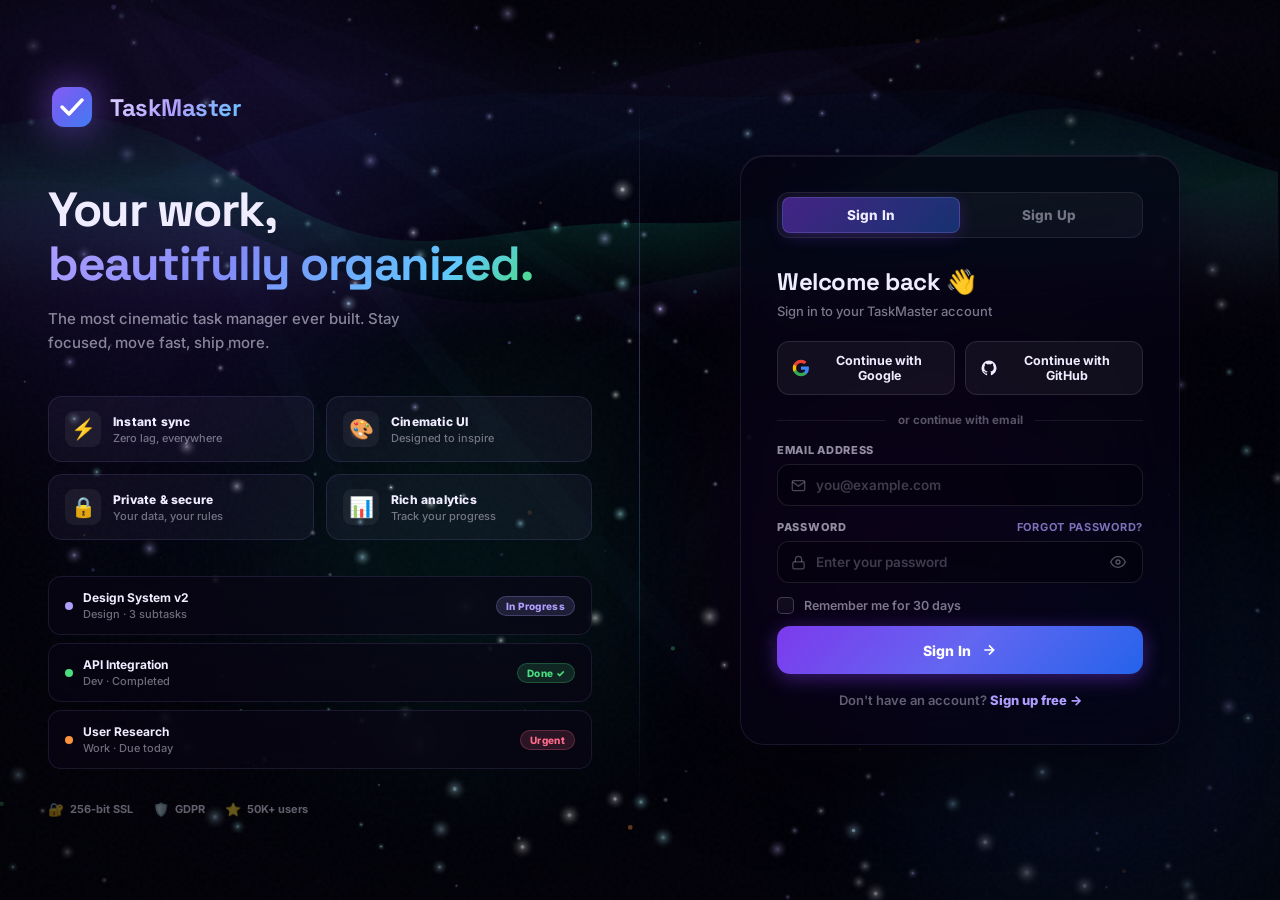
==== index.html @ a29bce1b "Add files via upload" ====
﻿<!DOCTYPE html>
<html lang="en">
<head>
  <meta charset="UTF-8" />
  <meta name="viewport" content="width=device-width, initial-scale=1.0"/>
  <title>TaskMaster</title>
  <link rel="stylesheet" href="style.css" />
  <link rel="preconnect" href="https://fonts.googleapis.com">
  <link href="https://fonts.googleapis.com/css2?family=Inter:wght@300;400;500;600;700;800&family=Space+Grotesk:wght@400;500;600;700;800&display=swap" rel="stylesheet">
</head>
<body>
  <!-- Auth guard splash -->
  <div class="auth-guard" id="authGuard">
    <div class="guard-logo">TaskMaster</div>
    <div class="guard-spinner"></div>
  </div>

  <!-- Live background canvas -->
  <canvas id="bgCanvas"></canvas>
  <canvas id="auroraCanvas"></canvas>
  <canvas id="fogCanvas"></canvas>
  <div class="vignette"></div>
  <div class="grain"></div>
  <div class="scanlines"></div>

  <!-- Floating orbs -->
  <div class="orbs">
    <div class="orb orb-1"></div>
    <div class="orb orb-2"></div>
    <div class="orb orb-3"></div>
    <div class="orb orb-4"></div>
  </div>
  

  <!-- DOM Particles -->
  <div id="particles-container"></div>

  <div class="app-wrapper" id="appWrapper" style="display:none">

    <!-- SIDEBAR -->
    <aside class="sidebar" id="sidebar">
      <!-- Sidebar shimmer line -->
      <div class="sidebar-shimmer"></div>

      <div class="sidebar-logo">
        <div class="logo-icon">
          <svg viewBox="0 0 48 48" fill="none">
            <rect x="4" y="4" width="40" height="40" rx="12" fill="url(#lg)"/>
            <path d="M14 24l7 7 13-14" stroke="#fff" stroke-width="3.5" stroke-linecap="round" stroke-linejoin="round"/>
            <defs>
              <linearGradient id="lg" x1="0" y1="0" x2="48" y2="48" gradientUnits="userSpaceOnUse">
                <stop stop-color="#8b5cf6"/>
                <stop offset="0.5" stop-color="#6366f1"/>
                <stop offset="1" stop-color="#3b82f6"/>
              </linearGradient>
            </defs>
          </svg>
        </div>
        <span class="logo-text">TaskMaster</span>
      </div>

      <!-- User greeting -->
      <div class="sidebar-greeting" id="sidebarGreeting">
        <div class="greeting-avatar" id="greetingAvatar">?</div>
        <div>
          <div class="greeting-hi">Good day,</div>
          <div class="greeting-name" id="greetingName">User</div>
        </div>
      </div>

      <nav class="sidebar-nav">
        <a href="#" class="nav-item active" data-view="dashboard">
          <svg viewBox="0 0 24 24" fill="none" stroke="currentColor" stroke-width="2"><rect x="3" y="3" width="7" height="7" rx="1"/><rect x="14" y="3" width="7" height="7" rx="1"/><rect x="3" y="14" width="7" height="7" rx="1"/><rect x="14" y="14" width="7" height="7" rx="1"/></svg>
          <span>Dashboard</span>
        </a>
        <a href="#" class="nav-item" data-view="tasks">
          <svg viewBox="0 0 24 24" fill="none" stroke="currentColor" stroke-width="2"><path d="M9 11l3 3L22 4"/><path d="M21 12v7a2 2 0 01-2 2H5a2 2 0 01-2-2V5a2 2 0 012-2h11"/></svg>
          <span>All Tasks</span>
          <span class="badge" id="totalBadge">0</span>
        </a>
        <a href="#" class="nav-item" data-view="projects">
          <svg viewBox="0 0 24 24" fill="none" stroke="currentColor" stroke-width="2"><path d="M22 19a2 2 0 01-2 2H4a2 2 0 01-2-2V5a2 2 0 012-2h5l2 3h9a2 2 0 012 2z"/></svg>
          <span>Projects</span>
        </a>
        <a href="#" class="nav-item" data-view="calendar">
          <svg viewBox="0 0 24 24" fill="none" stroke="currentColor" stroke-width="2"><rect x="3" y="4" width="18" height="18" rx="2"/><path d="M16 2v4M8 2v4M3 10h18"/></svg>
          <span>Calendar</span>
        </a>
        <a href="#" class="nav-item" data-view="analytics">
          <svg viewBox="0 0 24 24" fill="none" stroke="currentColor" stroke-width="2"><path d="M18 20V10M12 20V4M6 20v-6"/></svg>
          <span>Analytics</span>
        </a>
      </nav>

      <div class="sidebar-projects">
        <div class="section-label">PROJECTS</div>
        <div class="project-list" id="projectList">
          <div class="project-item" data-project="work"     style="--pc:#a78bfa"><span class="project-dot"></span><span>Work</span><span class="proj-count" id="pc-work">0</span></div>
          <div class="project-item" data-project="personal" style="--pc:#34d399"><span class="project-dot"></span><span>Personal</span><span class="proj-count" id="pc-personal">0</span></div>
          <div class="project-item" data-project="design"   style="--pc:#fb923c"><span class="project-dot"></span><span>Design</span><span class="proj-count" id="pc-design">0</span></div>
          <div class="project-item" data-project="dev"      style="--pc:#60a5fa"><span class="project-dot"></span><span>Dev</span><span class="proj-count" id="pc-dev">0</span></div>
        </div>
      </div>

      <div class="sidebar-footer">
        <div class="user-avatar-wrap">
          <div class="user-avatar" id="sidebarAvatar">TM</div>
          <div class="avatar-ring"></div>
        </div>
        <div class="user-info">
          <span class="user-name" id="sidebarName">Team Member</span>
          <span class="user-role">Pro Account</span>
        </div>
        <button class="logout-btn" id="logoutBtn" title="Sign out">
          <svg viewBox="0 0 24 24" fill="none" stroke="currentColor" stroke-width="2"><path d="M9 21H5a2 2 0 01-2-2V5a2 2 0 012-2h4"/><polyline points="16 17 21 12 16 7"/><line x1="21" y1="12" x2="9" y2="12"/></svg>
        </button>
      </div>
    </aside>

    <!-- MAIN CONTENT -->
    <main class="main-content" id="mainContent">

      <!-- TOPBAR -->
      <header class="topbar">
        <button class="hamburger" id="hamburger"><span></span><span></span><span></span></button>
        <div class="topbar-left">
          <div class="topbar-title" id="viewTitle">Dashboard</div>
          <div class="topbar-subtitle" id="viewSubtitle">Welcome back! Here is your overview.</div>
        </div>
        <div class="topbar-actions">
          <div class="search-wrapper">
            <svg viewBox="0 0 24 24" fill="none" stroke="currentColor" stroke-width="2"><circle cx="11" cy="11" r="8"/><path d="M21 21l-4.35-4.35"/></svg>
            <input type="text" placeholder="Search tasks..." id="searchInput" />
            <kbd>⌘K</kbd>
          </div>

          <button class="icon-btn" id="notifBtn" title="Notifications">
            <svg viewBox="0 0 24 24" fill="none" stroke="currentColor" stroke-width="2"><path d="M18 8A6 6 0 0 0 6 8c0 7-3 9-3 9h18s-3-2-3-9"/><path d="M13.73 21a2 2 0 0 1-3.46 0"/></svg>
            <span class="notif-dot" id="notifDot"></span>
          </button>

          <button class="btn-add" id="openModal">
            <svg viewBox="0 0 24 24" fill="none" stroke="currentColor" stroke-width="2.5"><path d="M12 5v14M5 12h14"/></svg>
            <span>Add Task</span>
          </button>

          <button class="theme-btn" id="themeToggle" title="Toggle theme">🌙</button>
        </div>
      </header>

      <!-- DASHBOARD -->
      <section class="view active" id="view-dashboard">
        <div class="stats-grid">
          <div class="stat-card" style="--accent:#a78bfa;--accent2:#7c3aed">
            <div class="stat-card-bg"></div>
            <div class="stat-icon">
              <svg viewBox="0 0 24 24" fill="none" stroke="currentColor" stroke-width="1.8"><circle cx="12" cy="12" r="10"/><path d="M12 6v6l4 2"/></svg>
            </div>
            <div class="stat-info">
              <span class="stat-num" id="totalCount">0</span>
              <span class="stat-label">Total Tasks</span>
            </div>
            <div class="stat-trend up">+2 today</div>
          </div>
          <div class="stat-card" style="--accent:#34d399;--accent2:#059669">
            <div class="stat-card-bg"></div>
            <div class="stat-icon">
              <svg viewBox="0 0 24 24" fill="none" stroke="currentColor" stroke-width="1.8"><path d="M22 11.08V12a10 10 0 11-5.93-9.14"/><path d="M22 4L12 14.01l-3-3"/></svg>
            </div>
            <div class="stat-info">
              <span class="stat-num" id="doneCount">0</span>
              <span class="stat-label">Completed</span>
            </div>
            <div class="stat-trend up">Great work!</div>
          </div>
          <div class="stat-card" style="--accent:#fb923c;--accent2:#ea580c">
            <div class="stat-card-bg"></div>
            <div class="stat-icon">
              <svg viewBox="0 0 24 24" fill="none" stroke="currentColor" stroke-width="1.8"><path d="M10.29 3.86L1.82 18a2 2 0 001.71 3h16.94a2 2 0 001.71-3L13.71 3.86a2 2 0 00-3.42 0z"/><line x1="12" y1="9" x2="12" y2="13"/><line x1="12" y1="17" x2="12.01" y2="17"/></svg>
            </div>
            <div class="stat-info">
              <span class="stat-num" id="urgentCount">0</span>
              <span class="stat-label">Urgent</span>
            </div>
            <div class="stat-trend down" id="urgentTrend">Needs attention</div>
          </div>
          <div class="stat-card" style="--accent:#60a5fa;--accent2:#2563eb">
            <div class="stat-card-bg"></div>
            <div class="stat-icon">
              <svg viewBox="0 0 24 24" fill="none" stroke="currentColor" stroke-width="1.8"><circle cx="12" cy="12" r="3"/><path d="M12 1v4M12 19v4M4.22 4.22l2.83 2.83M16.95 16.95l2.83 2.83M1 12h4M19 12h4M4.22 19.78l2.83-2.83M16.95 7.05l2.83-2.83"/></svg>
            </div>
            <div class="stat-info">
              <span class="stat-num" id="pendingCount">0</span>
              <span class="stat-label">In Progress</span>
            </div>
            <div class="stat-trend">Active now</div>
          </div>
        </div>

        <div class="dashboard-body">
          <div class="progress-section glass-card">
            <div class="card-header">
              <h3>Overall Progress</h3>
              <span class="progress-pct" id="progressPct">0%</span>
            </div>
            <div class="progress-track">
              <div class="progress-fill" id="progressFill">
                <div class="progress-shimmer"></div>
              </div>
            </div>
            <canvas id="donutChart" width="180" height="180"></canvas>
            <div class="donut-legend">
              <span><i style="background:#a78bfa"></i>To Do</span>
              <span><i style="background:#fb923c"></i>In Progress</span>
              <span><i style="background:#34d399"></i>Done</span>
            </div>
          </div>

          <div class="recent-section glass-card">
            <div class="card-header">
              <h3>Recent Tasks</h3>
              <a href="#" class="see-all" data-view="tasks">See all &rarr;</a>
            </div>
            <div class="recent-tasks" id="recentTasks">
              <div class="empty-state">No tasks yet. Create your first! 🚀</div>
            </div>
          </div>
        </div>

        <!-- Kanban -->
        <div class="kanban-preview glass-card">
          <div class="card-header">
            <h3>Kanban Board</h3>
            <span class="card-chip">Drag & Drop</span>
          </div>
          <div class="kanban-cols" id="kanbanCols">
            <div class="kanban-col" data-status="todo">
              <div class="kanban-col-header" style="--kc:#a78bfa">
                <span class="kcol-dot"></span>To Do
                <span class="kcol-count" id="kcount-todo">0</span>
              </div>
              <div class="kanban-items" id="kan-todo" ondragover="event.preventDefault()" ondrop="onKanDrop(event,'todo')"></div>
            </div>
            <div class="kanban-col" data-status="inprogress">
              <div class="kanban-col-header" style="--kc:#fb923c">
                <span class="kcol-dot"></span>In Progress
                <span class="kcol-count" id="kcount-inprogress">0</span>
              </div>
              <div class="kanban-items" id="kan-inprogress" ondragover="event.preventDefault()" ondrop="onKanDrop(event,'inprogress')"></div>
            </div>
            <div class="kanban-col" data-status="done">
              <div class="kanban-col-header" style="--kc:#34d399">
                <span class="kcol-dot"></span>Done
                <span class="kcol-count" id="kcount-done">0</span>
              </div>
              <div class="kanban-items" id="kan-done" ondragover="event.preventDefault()" ondrop="onKanDrop(event,'done')"></div>
            </div>
          </div>
        </div>
      </section>

      <!-- ALL TASKS -->
      <section class="view" id="view-tasks">
        <div class="filter-bar glass-card">
          <button class="filter-btn active" data-filter="all">All</button>
          <button class="filter-btn" data-filter="todo">To Do</button>
          <button class="filter-btn" data-filter="inprogress">In Progress</button>
          <button class="filter-btn" data-filter="done">Done</button>
          <button class="filter-btn" data-filter="urgent">🔥 Urgent</button>
          <div class="filter-sep"></div>
          <select class="filter-sort" id="sortSelect">
            <option value="newest">Newest first</option>
            <option value="oldest">Oldest first</option>
            <option value="deadline">By deadline</option>
            <option value="priority">By priority</option>
          </select>
        </div>
        <div class="task-list-container" id="taskListFull"></div>
      </section>

      <!-- PROJECTS -->
      <section class="view" id="view-projects">
        <div class="projects-grid" id="projectsGrid"></div>
      </section>

      <!-- CALENDAR -->
      <section class="view" id="view-calendar">
        <div class="calendar-wrapper glass-card">
          <div class="cal-header">
            <button id="calPrev">&#9664;</button>
            <span id="calTitle"></span>
            <button id="calNext">&#9654;</button>
          </div>
          <div class="cal-weekdays">
            <span>Sun</span><span>Mon</span><span>Tue</span><span>Wed</span><span>Thu</span><span>Fri</span><span>Sat</span>
          </div>
          <div class="cal-grid" id="calGrid"></div>
          <div class="cal-legend" id="calLegend"></div>
        </div>
      </section>

      <!-- ANALYTICS -->
      <section class="view" id="view-analytics">
        <div class="analytics-grid">
          <div class="glass-card analytics-card">
            <h3>Completion by Project</h3>
            <canvas id="barChart" width="400" height="220"></canvas>
          </div>
          <div class="glass-card analytics-card">
            <h3>Priority Breakdown</h3>
            <canvas id="pieChart" width="300" height="220"></canvas>
          </div>
          <div class="glass-card analytics-card wide">
            <h3>Activity Heatmap — Last 12 Months</h3>
            <div id="heatmap" class="heatmap-grid"></div>
          </div>
        </div>
      </section>
    </main>
  </div>

  <!-- MODAL -->
  <div class="modal-overlay" id="modalOverlay">
    <div class="modal glass-card" id="taskModal">
      <div class="modal-header">
        <h2 id="modalTitle">✨ Add New Task</h2>
        <button class="modal-close" id="closeModal">&times;</button>
      </div>
      <form id="taskForm">
        <div class="form-group">
          <label>Task Title</label>
          <input type="text" id="taskTitle" placeholder="What needs to be done?" required />
        </div>
        <div class="form-group">
          <label>Description</label>
          <textarea id="taskDesc" placeholder="Add details..." rows="3"></textarea>
        </div>
        <div class="form-row">
          <div class="form-group">
            <label>Project</label>
            <select id="taskProject">
              <option value="work">💼 Work</option>
              <option value="personal">🌟 Personal</option>
              <option value="design">🎨 Design</option>
              <option value="dev">💻 Dev</option>
            </select>
          </div>
          <div class="form-group">
            <label>Priority</label>
            <select id="taskPriority">
              <option value="low">🟢 Low</option>
              <option value="medium" selected>🟡 Medium</option>
              <option value="high">🟠 High</option>
              <option value="urgent">🔴 Urgent</option>
            </select>
          </div>
        </div>
        <div class="form-row">
          <div class="form-group">
            <label>Deadline</label>
            <input type="date" id="taskDeadline" />
          </div>
          <div class="form-group">
            <label>Status</label>
            <select id="taskStatus">
              <option value="todo">To Do</option>
              <option value="inprogress">In Progress</option>
              <option value="done">Done</option>
            </select>
          </div>
        </div>
        <div class="form-group">
          <label>Assigned To</label>
          <input type="text" id="taskAssign" placeholder="@username or name" />
        </div>
        <div class="form-group">
          <label>Tags (comma separated)</label>
          <input type="text" id="taskTags" placeholder="e.g. frontend, bug, v2.0" />
        </div>
        <div class="modal-footer">
          <button type="button" class="btn-cancel" id="cancelModal">Cancel</button>
          <button type="submit" class="btn-submit">
            <span>Save Task</span>
            <svg viewBox="0 0 24 24" fill="none" stroke="currentColor" stroke-width="2.5" width="16" height="16"><path d="M5 12h14M12 5l7 7-7 7"/></svg>
          </button>
        </div>
      </form>
    </div>
  </div>

  <!-- TOAST + BANNER -->
  <div class="toast-container" id="toastContainer"></div>
  <div class="deadline-banner" id="deadlineBanner"></div>

  <script src="bg.js"></script>
  <script src="app.js"></script>
</body>
</html>
---- style.css ----
﻿@import url('https://fonts.googleapis.com/css2?family=Inter:wght@300;400;500;600;700;800;900&family=Space+Grotesk:wght@400;500;600;700;800&display=swap');:root{--bg:#03020a;--bg2:#06040f;--surface:rgba(255,255,255,0.042);--surface2:rgba(255,255,255,0.082);--border:rgba(255,255,255,0.065);--border2:rgba(255,255,255,0.13);--fg:#f0ecff;--fg2:rgba(240,236,255,0.58);--fg3:rgba(240,236,255,0.32);--primary:#b09eff;--p2:#7c3aed;--green:#4ade80;--orange:#fb923c;--blue:#60c7ff;--red:#ff6b8a;--sidebar-w:270px;--topbar-h:70px;--radius:18px;--glass:rgba(255,255,255,0.038);--glass-b:rgba(255,255,255,0.085);--shadow:0 8px 48px rgba(0,0,0,0.65);--tr:0.35s cubic-bezier(.4,0,.2,1);}*,*::before,*::after{box-sizing:border-box;margin:0;padding:0;}html{scroll-behavior:smooth;}body{font-family:'Inter',sans-serif;background:var(--bg);color:var(--fg);min-height:100vh;overflow-x:hidden;}a{text-decoration:none;color:inherit;}button{cursor:pointer;border:none;background:none;font-family:inherit;}input,textarea,select{font-family:inherit;}svg{display:block;}#bgCanvas,#auroraCanvas,#fogCanvas{position:fixed;inset:0;width:100%;height:100%;z-index:0;pointer-events:none;}.vignette{position:fixed;inset:0;z-index:1;pointer-events:none;background:radial-gradient(ellipse 90% 85% at 50% 50%,transparent 35%,rgba(0,0,5,0.78) 100%);}.grain{position:fixed;inset:0;z-index:1;pointer-events:none;opacity:0.03;background-image:url("data:image/svg+xml,%3Csvg viewBox='0 0 256 256' xmlns='http://www.w3.org/2000/svg'%3E%3Cfilter id='n'%3E%3CfeTurbulence type='fractalNoise' baseFrequency='0.85' numOctaves='4' stitchTiles='stitch'/%3E%3C/filter%3E%3Crect width='100%25' height='100%25' filter='url(%23n)'/%3E%3C/svg%3E");animation:grainShift 0.15s steps(1) infinite;}@keyframes grainShift{0%{transform:translate(0,0);}20%{transform:translate(-2px,1px);}40%{transform:translate(1px,-2px);}60%{transform:translate(2px,1px);}80%{transform:translate(-1px,2px);}100%{transform:translate(0,0);}}.scanlines{position:fixed;inset:0;z-index:1;pointer-events:none;background:repeating-linear-gradient(0deg,transparent,transparent 2px,rgba(0,0,0,0.022) 2px,rgba(0,0,0,0.022) 4px);}.auth-guard{position:fixed;inset:0;z-index:9999;background:#03020a;display:flex;flex-direction:column;align-items:center;justify-content:center;gap:16px;transition:opacity 0.6s;}.guard-logo{font-family:'Space Grotesk',sans-serif;font-size:30px;font-weight:800;background:linear-gradient(135deg,#c4b5fd,#b09eff,#93c5fd);-webkit-background-clip:text;-webkit-text-fill-color:transparent;background-clip:text;letter-spacing:-1px;animation:guardPulse 1.8s ease-in-out infinite;}@keyframes guardPulse{0%,100%{opacity:0.4;}50%{opacity:1;}}.guard-spinner{width:40px;height:40px;border-radius:50%;border:2.5px solid rgba(176,158,255,0.18);border-top-color:#b09eff;animation:spin 0.75s linear infinite;}@keyframes spin{to{transform:rotate(360deg);}}.app-wrapper{display:flex;min-height:100vh;position:relative;z-index:2;}.sidebar{width:var(--sidebar-w);height:100vh;position:fixed;left:0;top:0;display:flex;flex-direction:column;background:rgba(3,2,10,0.8);backdrop-filter:blur(36px) saturate(2.2);border-right:1px solid var(--border2);z-index:100;transition:transform var(--tr);overflow:hidden;}.sidebar-shimmer{position:absolute;top:0;left:0;right:0;height:2px;background:linear-gradient(90deg,transparent,#b09eff 40%,#60c7ff 70%,transparent);opacity:0.9;}.sidebar::before{content:'';position:absolute;inset:0;background:linear-gradient(180deg,rgba(124,58,237,0.09) 0%,transparent 35%,rgba(37,99,235,0.05) 100%);pointer-events:none;}.sidebar-logo{display:flex;align-items:center;gap:13px;padding:26px 20px 18px;}.logo-icon{width:42px;height:42px;flex-shrink:0;filter:drop-shadow(0 0 18px rgba(176,158,255,0.7));}.logo-text{font-family:'Space Grotesk',sans-serif;font-size:22px;font-weight:800;background:linear-gradient(135deg,#e2d9ff,#b09eff,#60c7ff);-webkit-background-clip:text;-webkit-text-fill-color:transparent;background-clip:text;letter-spacing:-0.5px;}.sidebar-greeting{display:flex;align-items:center;gap:12px;margin:0 12px 16px;padding:14px;background:rgba(176,158,255,0.08);border:1px solid rgba(176,158,255,0.14);border-radius:14px;}.greeting-avatar{width:38px;height:38px;border-radius:50%;background:linear-gradient(135deg,#7c3aed,#2563eb);display:flex;align-items:center;justify-content:center;font-size:14px;font-weight:800;color:white;flex-shrink:0;box-shadow:0 0 16px rgba(124,58,237,0.5);}.greeting-hi{font-size:11px;color:var(--fg3);margin-bottom:2px;font-weight:700;}.greeting-name{font-size:13px;font-weight:800;color:var(--fg);letter-spacing:-0.3px;}.sidebar-nav{flex:1;display:flex;flex-direction:column;gap:3px;padding:0 10px;}.nav-item{display:flex;align-items:center;gap:12px;padding:11px 14px;border-radius:13px;color:var(--fg2);font-size:13.5px;font-weight:700;transition:all var(--tr);position:relative;overflow:hidden;}.nav-item svg{width:18px;height:18px;flex-shrink:0;transition:transform 0.25s;}.nav-item:hover{color:var(--fg);background:rgba(255,255,255,0.05);}.nav-item:hover svg{transform:scale(1.15);}.nav-item.active{color:var(--primary);background:linear-gradient(135deg,rgba(124,58,237,0.18),rgba(37,99,235,0.12));border:1px solid rgba(176,158,255,0.2);font-weight:800;}.nav-item.active::before{content:'';position:absolute;left:0;top:18%;height:64%;width:3px;background:linear-gradient(180deg,#b09eff,#60c7ff);border-radius:0 3px 3px 0;box-shadow:0 0 12px rgba(176,158,255,0.8);}.badge{margin-left:auto;background:linear-gradient(135deg,#7c3aed,#2563eb);color:white;font-size:10px;font-weight:800;padding:2px 7px;border-radius:999px;min-width:20px;text-align:center;box-shadow:0 0 10px rgba(124,58,237,0.5);}.sidebar-projects{padding:6px 10px 14px;}.section-label{font-size:9.5px;font-weight:800;letter-spacing:2px;color:var(--fg3);padding:10px 14px 6px;text-transform:uppercase;}.project-list{display:flex;flex-direction:column;gap:1px;}.project-item{display:flex;align-items:center;gap:9px;padding:9px 14px;border-radius:10px;font-size:13px;font-weight:700;color:var(--fg2);cursor:pointer;transition:all 0.2s;}.project-item:hover{background:var(--surface);color:var(--fg);}.project-dot{width:7px;height:7px;border-radius:50%;background:var(--pc);box-shadow:0 0 10px var(--pc);flex-shrink:0;}.proj-count{margin-left:auto;font-size:11px;color:var(--fg3);font-weight:700;}.sidebar-footer{padding:14px 16px;border-top:1px solid var(--border);display:flex;align-items:center;gap:11px;}.user-avatar-wrap{position:relative;flex-shrink:0;width:40px;height:40px;}.user-avatar{width:36px;height:36px;border-radius:50%;background:linear-gradient(135deg,#7c3aed,#2563eb);display:flex;align-items:center;justify-content:center;font-size:13px;font-weight:800;color:white;position:absolute;top:2px;left:2px;z-index:1;}.avatar-ring{position:absolute;inset:0;border-radius:50%;background:conic-gradient(from 0deg,#b09eff,#60c7ff,#4ade80,#fb923c,#b09eff);animation:ringRotate 4s linear infinite;}@keyframes ringRotate{to{transform:rotate(360deg);}}.user-name{display:block;font-size:13px;font-weight:800;color:var(--fg);}.user-role{display:block;font-size:11px;color:var(--fg3);font-weight:600;}.logout-btn{margin-left:auto;width:32px;height:32px;border-radius:9px;background:var(--surface);border:1px solid var(--border2);color:var(--fg3);display:flex;align-items:center;justify-content:center;transition:all 0.25s;flex-shrink:0;}.logout-btn svg{width:15px;height:15px;}.logout-btn:hover{background:rgba(255,107,138,0.15);border-color:rgba(255,107,138,0.3);color:var(--red);}
.main-content{margin-left:var(--sidebar-w);flex:1;min-height:100vh;display:flex;flex-direction:column;}.topbar{height:var(--topbar-h);display:flex;align-items:center;gap:20px;padding:0 28px;background:rgba(3,2,10,0.6);backdrop-filter:blur(28px) saturate(2);border-bottom:1px solid var(--border);position:sticky;top:0;z-index:50;}.topbar::after{content:'';position:absolute;bottom:0;left:0;right:0;height:1px;background:linear-gradient(90deg,transparent,rgba(176,158,255,0.45),rgba(96,199,255,0.35),transparent);}.topbar-left{flex:1;min-width:0;}.topbar-title{font-family:'Space Grotesk',sans-serif;font-size:22px;font-weight:800;background:linear-gradient(135deg,#ffffff 0%,#e2d9ff 40%,#b09eff 70%,#60c7ff 100%);-webkit-background-clip:text;-webkit-text-fill-color:transparent;background-clip:text;letter-spacing:-0.8px;line-height:1.1;}.topbar-subtitle{font-size:12px;color:var(--fg3);margin-top:1px;font-weight:600;}.topbar-actions{display:flex;align-items:center;gap:10px;}.hamburger{display:none;flex-direction:column;gap:5px;width:26px;}.hamburger span{display:block;height:2px;width:100%;background:var(--fg2);border-radius:2px;transition:all 0.3s;}.search-wrapper{display:flex;align-items:center;gap:9px;background:rgba(255,255,255,0.04);border:1px solid var(--border2);border-radius:13px;padding:0 14px;height:40px;width:220px;transition:all 0.3s;}.search-wrapper:focus-within{border-color:rgba(176,158,255,0.45);box-shadow:0 0 0 3px rgba(176,158,255,0.1),0 0 24px rgba(124,58,237,0.12);width:265px;}.search-wrapper svg{width:15px;height:15px;color:var(--fg3);flex-shrink:0;}.search-wrapper input{background:none;border:none;outline:none;color:var(--fg);font-size:13px;flex:1;font-weight:600;}.search-wrapper input::placeholder{color:var(--fg3);}.search-wrapper kbd{font-size:11px;background:rgba(255,255,255,0.07);border:1px solid var(--border2);border-radius:5px;padding:1px 5px;color:var(--fg3);}.icon-btn{width:40px;height:40px;border-radius:11px;background:rgba(255,255,255,0.04);border:1px solid var(--border2);display:flex;align-items:center;justify-content:center;transition:all 0.25s;position:relative;}.icon-btn svg{width:18px;height:18px;color:var(--fg2);}.icon-btn:hover{background:var(--surface2);box-shadow:0 0 18px rgba(176,158,255,0.15);}.notif-dot{position:absolute;top:8px;right:8px;width:7px;height:7px;border-radius:50%;background:var(--orange);border:2px solid var(--bg);display:none;}.notif-dot.show{display:block;animation:pulseDot 1.5s ease-in-out infinite;}@keyframes pulseDot{0%,100%{transform:scale(1);}50%{transform:scale(1.4);}}.btn-add{display:flex;align-items:center;gap:8px;padding:0 18px;height:40px;background:linear-gradient(135deg,#7c3aed,#6366f1,#2563eb);color:white;border-radius:13px;font-size:13px;font-weight:800;transition:all 0.3s;box-shadow:0 4px 20px rgba(124,58,237,0.5),0 0 40px rgba(124,58,237,0.15);white-space:nowrap;position:relative;overflow:hidden;}.btn-add::before{content:'';position:absolute;inset:0;background:linear-gradient(135deg,#b09eff,#818cf8,#60c7ff);opacity:0;transition:opacity 0.3s;}.btn-add:hover::before{opacity:1;}.btn-add:hover{transform:translateY(-2px);box-shadow:0 8px 32px rgba(124,58,237,0.65),0 0 60px rgba(124,58,237,0.25);}.btn-add svg,.btn-add span{position:relative;}.btn-add svg{width:16px;height:16px;}.theme-btn{width:40px;height:40px;border-radius:11px;background:rgba(255,255,255,0.04);border:1px solid var(--border2);font-size:18px;display:flex;align-items:center;justify-content:center;transition:all 0.3s;}.theme-btn:hover{background:var(--surface2);transform:rotate(25deg) scale(1.08);}.view{display:none;flex:1;padding:28px;animation:fadeSlide 0.45s var(--tr);}.view.active{display:block;}@keyframes fadeSlide{from{opacity:0;transform:translateY(18px);}to{opacity:1;transform:translateY(0);}}.glass-card{background:rgba(10,6,22,0.6);backdrop-filter:blur(28px) saturate(1.8);border:1px solid var(--glass-b);border-radius:var(--radius);box-shadow:var(--shadow),inset 0 1px 0 rgba(255,255,255,0.06);position:relative;overflow:hidden;}.glass-card::after{content:'';position:absolute;inset:0;pointer-events:none;background:linear-gradient(135deg,rgba(255,255,255,0.055) 0%,transparent 55%);border-radius:inherit;}
.stats-grid{display:grid;grid-template-columns:repeat(4,1fr);gap:16px;margin-bottom:22px;}.stat-card{background:rgba(8,5,18,0.65);backdrop-filter:blur(24px) saturate(1.8);border:1px solid var(--glass-b);border-radius:var(--radius);padding:22px;display:flex;align-items:center;gap:16px;position:relative;overflow:hidden;transition:transform 0.35s,box-shadow 0.35s;cursor:default;}.stat-card:hover{transform:translateY(-7px);box-shadow:0 28px 80px rgba(0,0,0,0.55);}.stat-card-bg{position:absolute;right:-30px;bottom:-30px;width:140px;height:140px;border-radius:50%;background:var(--accent);opacity:0.12;filter:blur(40px);}.stat-icon{width:50px;height:50px;border-radius:14px;background:rgba(255,255,255,0.07);border:1px solid rgba(255,255,255,0.1);display:flex;align-items:center;justify-content:center;flex-shrink:0;}.stat-icon svg{width:22px;height:22px;color:var(--accent);}.stat-num{display:block;font-family:'Space Grotesk',sans-serif;font-size:38px;font-weight:800;color:var(--fg);line-height:1;letter-spacing:-1.5px;}.stat-label{display:block;font-size:12px;color:var(--fg2);margin-top:4px;font-weight:700;letter-spacing:0.3px;}.stat-trend{position:absolute;top:16px;right:16px;font-size:11px;font-weight:800;color:var(--green);background:rgba(74,222,128,0.1);border:1px solid rgba(74,222,128,0.2);border-radius:99px;padding:3px 9px;}.stat-trend.down{color:var(--orange);background:rgba(251,146,60,0.1);border-color:rgba(251,146,60,0.2);}.dashboard-body{display:grid;grid-template-columns:300px 1fr;gap:20px;margin-bottom:22px;}.progress-section,.recent-section{padding:24px;}.card-header{display:flex;align-items:center;justify-content:space-between;margin-bottom:18px;}.card-header h3{font-family:'Space Grotesk',sans-serif;font-size:15px;font-weight:800;color:var(--fg);letter-spacing:-0.3px;}.card-chip{font-size:10px;font-weight:800;letter-spacing:0.5px;padding:4px 10px;border-radius:99px;background:rgba(176,158,255,0.12);color:var(--primary);border:1px solid rgba(176,158,255,0.22);}.progress-pct{font-family:'Space Grotesk',sans-serif;font-size:28px;font-weight:800;background:linear-gradient(135deg,#b09eff,#60c7ff);-webkit-background-clip:text;-webkit-text-fill-color:transparent;background-clip:text;letter-spacing:-1px;}.progress-track{height:8px;background:rgba(255,255,255,0.05);border-radius:99px;margin-bottom:24px;overflow:hidden;position:relative;}.progress-fill{height:100%;width:0%;background:linear-gradient(90deg,#7c3aed,#b09eff,#818cf8,#60c7ff);border-radius:99px;transition:width 1.3s cubic-bezier(.4,0,.2,1);position:relative;}.progress-fill::after{content:'';position:absolute;right:-1px;top:-3px;width:14px;height:14px;border-radius:50%;background:white;box-shadow:0 0 14px rgba(176,158,255,1),0 0 30px rgba(96,199,255,0.6);}.progress-shimmer{position:absolute;inset:0;background:linear-gradient(90deg,transparent,rgba(255,255,255,0.3),transparent);animation:shimmerMove 2s linear infinite;}@keyframes shimmerMove{from{transform:translateX(-100%);}to{transform:translateX(100%);}}#donutChart{display:block;margin:0 auto 14px;}.donut-legend{display:flex;gap:14px;justify-content:center;flex-wrap:wrap;}.donut-legend span{display:flex;align-items:center;gap:5px;font-size:11px;color:var(--fg2);font-weight:700;}.donut-legend i{display:inline-block;width:8px;height:8px;border-radius:2px;}.see-all{font-size:12px;color:var(--primary);font-weight:800;transition:opacity 0.2s;}.see-all:hover{opacity:0.7;}.recent-tasks{display:flex;flex-direction:column;gap:8px;}.recent-task-item{display:flex;align-items:center;gap:12px;padding:11px 13px;background:rgba(255,255,255,0.03);border:1px solid var(--border);border-radius:11px;transition:all 0.2s;animation:slideIn 0.3s ease;}@keyframes slideIn{from{opacity:0;transform:translateX(-10px);}to{opacity:1;transform:translateX(0);}}.recent-task-item:hover{border-color:var(--border2);background:rgba(255,255,255,0.06);}.task-check{width:19px;height:19px;border-radius:50%;border:2px solid rgba(255,255,255,0.2);flex-shrink:0;cursor:pointer;display:flex;align-items:center;justify-content:center;transition:all 0.25s;}.task-check:hover{border-color:var(--primary);box-shadow:0 0 8px rgba(176,158,255,0.4);}.task-check.done{background:var(--green);border-color:var(--green);box-shadow:0 0 12px rgba(74,222,128,0.5);}.task-check.done::after{content:'checkmark';font-size:10px;color:white;font-weight:800;}.task-title-text{flex:1;font-size:13px;color:var(--fg);font-weight:700;}.task-title-text.done{text-decoration:line-through;color:var(--fg3);}.priority-dot{width:7px;height:7px;border-radius:50%;flex-shrink:0;}.empty-state{text-align:center;padding:48px 20px;color:var(--fg3);font-size:14px;line-height:1.6;font-weight:700;}
.kanban-preview{padding:24px;}.kanban-cols{display:grid;grid-template-columns:repeat(3,1fr);gap:14px;}.kanban-col{background:rgba(255,255,255,0.025);border:1px solid var(--border);border-radius:14px;overflow:hidden;}.kanban-col-header{padding:13px 15px;font-size:12px;font-weight:800;color:var(--kc);border-bottom:1px solid rgba(255,255,255,0.055);display:flex;align-items:center;gap:8px;letter-spacing:0.2px;}.kcol-dot{width:7px;height:7px;border-radius:50%;background:var(--kc);box-shadow:0 0 10px var(--kc);flex-shrink:0;}.kcol-count{margin-left:auto;font-size:11px;background:rgba(255,255,255,0.07);border-radius:99px;padding:1px 7px;color:var(--fg3);font-weight:800;}.kanban-items{padding:10px;display:flex;flex-direction:column;gap:7px;min-height:70px;}.kan-item{background:rgba(255,255,255,0.05);border:1px solid var(--border2);border-radius:10px;padding:10px 12px;font-size:12px;color:var(--fg);cursor:grab;transition:all 0.25s;user-select:none;}.kan-item:hover{transform:translateY(-2px);box-shadow:0 8px 24px rgba(0,0,0,0.4),0 0 18px rgba(176,158,255,0.1);}.kan-item:active{cursor:grabbing;}.kan-item-title{font-weight:800;margin-bottom:4px;font-size:12.5px;}.kan-item-meta{font-size:11px;color:var(--fg3);font-weight:700;}.filter-bar{display:flex;gap:7px;padding:12px 16px;margin-bottom:18px;align-items:center;flex-wrap:wrap;}.filter-btn{padding:7px 17px;border-radius:99px;font-size:13px;font-weight:800;color:var(--fg2);background:rgba(255,255,255,0.04);border:1px solid var(--border);transition:all 0.25s;}.filter-btn:hover{color:var(--fg);border-color:var(--border2);}.filter-btn.active{background:linear-gradient(135deg,rgba(124,58,237,0.28),rgba(37,99,235,0.2));color:var(--primary);border-color:rgba(176,158,255,0.3);box-shadow:0 0 18px rgba(124,58,237,0.15);}.filter-sep{flex:1;}.filter-sort{background:rgba(255,255,255,0.04);border:1px solid var(--border2);border-radius:10px;padding:7px 12px;color:var(--fg2);font-size:13px;font-weight:800;outline:none;cursor:pointer;-webkit-appearance:none;}.task-list-container{display:flex;flex-direction:column;gap:10px;}.task-card{background:rgba(8,5,18,0.65);backdrop-filter:blur(20px);border:1px solid var(--glass-b);border-radius:16px;padding:18px 20px;display:flex;align-items:flex-start;gap:16px;transition:all 0.35s;animation:fadeSlide 0.3s ease;position:relative;overflow:hidden;}.task-card::before{content:'';position:absolute;left:0;top:0;bottom:0;width:3px;border-radius:16px 0 0 16px;}.task-card.priority-urgent::before{background:var(--red);box-shadow:0 0 14px var(--red);}.task-card.priority-high::before{background:var(--orange);box-shadow:0 0 14px var(--orange);}.task-card.priority-medium::before{background:var(--primary);box-shadow:0 0 14px var(--primary);}.task-card.priority-low::before{background:var(--green);box-shadow:0 0 14px var(--green);}.task-card:hover{transform:translateX(5px);border-color:rgba(176,158,255,0.22);box-shadow:0 12px 40px rgba(0,0,0,0.4),0 0 28px rgba(176,158,255,0.07);}.task-card.done-card{opacity:0.55;}.task-card-body{flex:1;}.task-card-title{font-size:15px;font-weight:800;color:var(--fg);margin-bottom:5px;letter-spacing:-0.3px;}.task-card-title.done{text-decoration:line-through;color:var(--fg3);}.task-card-desc{font-size:13px;color:var(--fg2);margin-bottom:10px;line-height:1.55;font-weight:600;}.task-card-meta{display:flex;gap:8px;flex-wrap:wrap;align-items:center;}.task-tag{padding:3px 10px;border-radius:99px;font-size:11px;font-weight:800;background:rgba(176,158,255,0.12);color:var(--primary);border:1px solid rgba(176,158,255,0.2);}.task-tag.project-work{background:rgba(176,158,255,0.1);color:#b09eff;border-color:rgba(176,158,255,0.22);}.task-tag.project-personal{background:rgba(74,222,128,0.1);color:#4ade80;border-color:rgba(74,222,128,0.22);}.task-tag.project-design{background:rgba(251,146,60,0.1);color:#fb923c;border-color:rgba(251,146,60,0.22);}.task-tag.project-dev{background:rgba(96,199,255,0.1);color:#60c7ff;border-color:rgba(96,199,255,0.22);}.deadline-chip{display:flex;align-items:center;gap:5px;font-size:11px;color:var(--fg3);font-weight:700;}.deadline-chip.overdue{color:var(--red);}.task-tags-row{display:flex;gap:5px;flex-wrap:wrap;margin-top:6px;}.task-tag-pill{padding:2px 8px;border-radius:99px;font-size:10px;background:rgba(255,255,255,0.06);color:var(--fg3);border:1px solid var(--border);font-weight:700;}.task-card-actions{display:flex;gap:7px;align-items:center;}.btn-icon{width:32px;height:32px;border-radius:9px;background:rgba(255,255,255,0.04);border:1px solid var(--border);display:flex;align-items:center;justify-content:center;font-size:13px;transition:all 0.2s;}.btn-icon:hover{background:var(--surface2);}.btn-icon.delete:hover{background:rgba(255,107,138,0.14);border-color:rgba(255,107,138,0.28);}
.projects-grid{display:grid;grid-template-columns:repeat(auto-fill,minmax(280px,1fr));gap:18px;}.project-card{background:rgba(8,5,18,0.65);backdrop-filter:blur(24px);border:1px solid var(--glass-b);border-radius:var(--radius);padding:24px;transition:all 0.35s;position:relative;overflow:hidden;cursor:pointer;}.project-card:hover{transform:translateY(-9px);box-shadow:0 32px 90px rgba(0,0,0,0.55);}.project-card-top{display:flex;align-items:center;gap:14px;margin-bottom:18px;}.project-icon{width:46px;height:46px;border-radius:13px;background:rgba(255,255,255,0.07);border:1px solid rgba(255,255,255,0.1);display:flex;align-items:center;justify-content:center;font-size:22px;}.project-card-title{font-family:'Space Grotesk',sans-serif;font-size:16px;font-weight:800;letter-spacing:-0.3px;}.project-card-count{font-size:12px;color:var(--fg3);margin-top:3px;font-weight:700;}.project-progress-bar{height:6px;background:rgba(255,255,255,0.06);border-radius:99px;overflow:hidden;margin-bottom:8px;}.project-progress-fill{height:100%;border-radius:99px;transition:width 1.3s ease;}.project-stats{display:flex;justify-content:space-between;font-size:12px;color:var(--fg3);font-weight:800;}.project-glow{position:absolute;right:-30px;bottom:-30px;width:140px;height:140px;border-radius:50%;opacity:0.1;filter:blur(45px);}.calendar-wrapper{max-width:680px;margin:0 auto;padding:28px;}.cal-header{display:flex;align-items:center;justify-content:space-between;margin-bottom:22px;}.cal-header button{width:36px;height:36px;border-radius:10px;background:rgba(255,255,255,0.04);border:1px solid var(--border2);color:var(--fg);font-size:14px;font-weight:800;transition:all 0.2s;}.cal-header button:hover{background:var(--surface2);}.cal-header span{font-family:'Space Grotesk',sans-serif;font-size:18px;font-weight:800;letter-spacing:-0.5px;}.cal-weekdays{display:grid;grid-template-columns:repeat(7,1fr);text-align:center;margin-bottom:6px;}.cal-weekdays span{font-size:11px;font-weight:800;color:var(--fg3);padding:5px 0;letter-spacing:0.5px;}.cal-grid{display:grid;grid-template-columns:repeat(7,1fr);gap:3px;}.cal-day{aspect-ratio:1;display:flex;flex-direction:column;align-items:center;justify-content:center;border-radius:11px;font-size:13px;font-weight:700;color:var(--fg2);cursor:pointer;transition:all 0.2s;position:relative;min-height:48px;}.cal-day:hover{background:rgba(255,255,255,0.06);color:var(--fg);}.cal-day.today{background:linear-gradient(135deg,rgba(124,58,237,0.32),rgba(37,99,235,0.22));color:var(--primary);font-weight:800;border:1px solid rgba(176,158,255,0.32);box-shadow:0 0 24px rgba(124,58,237,0.28),inset 0 0 14px rgba(176,158,255,0.06);}.cal-day.other-month{opacity:0.25;}.cal-day.has-tasks::after{content:'';position:absolute;bottom:4px;width:5px;height:5px;border-radius:50%;background:var(--primary);box-shadow:0 0 8px var(--primary);}.analytics-grid{display:grid;grid-template-columns:1fr 1fr;gap:18px;}.analytics-card{padding:24px;}.analytics-card h3{font-family:'Space Grotesk',sans-serif;font-size:14px;font-weight:800;margin-bottom:18px;color:var(--fg);letter-spacing:-0.2px;}.analytics-card.wide{grid-column:1/-1;}.heatmap-grid{display:grid;grid-template-columns:repeat(52,1fr);gap:3px;}.heat-cell{aspect-ratio:1;border-radius:3px;background:rgba(255,255,255,0.04);transition:all 0.2s;}.heat-cell:hover{transform:scale(1.5);z-index:1;}.heat-l1{background:rgba(124,58,237,0.2);}.heat-l2{background:rgba(124,58,237,0.42);}.heat-l3{background:rgba(124,58,237,0.68);}.heat-l4{background:rgba(176,158,255,0.9);box-shadow:0 0 6px rgba(176,158,255,0.5);}.modal-overlay{position:fixed;inset:0;z-index:999;background:rgba(0,0,0,0.82);backdrop-filter:blur(12px);display:flex;align-items:center;justify-content:center;opacity:0;pointer-events:none;transition:opacity 0.3s;}.modal-overlay.open{opacity:1;pointer-events:all;}.modal{width:530px;max-width:95vw;max-height:90vh;overflow-y:auto;padding:30px;transform:translateY(20px) scale(0.97);transition:transform 0.38s cubic-bezier(.4,0,.2,1);}.modal-overlay.open .modal{transform:translateY(0) scale(1);}.modal-header{display:flex;align-items:center;justify-content:space-between;margin-bottom:26px;}.modal-header h2{font-family:'Space Grotesk',sans-serif;font-size:21px;font-weight:800;background:linear-gradient(135deg,#b09eff,#818cf8,#60c7ff);-webkit-background-clip:text;-webkit-text-fill-color:transparent;background-clip:text;letter-spacing:-0.5px;}.modal-close{width:32px;height:32px;border-radius:9px;background:rgba(255,255,255,0.04);border:1px solid var(--border2);color:var(--fg2);font-size:16px;display:flex;align-items:center;justify-content:center;transition:all 0.2s;}.modal-close:hover{background:rgba(255,107,138,0.14);color:var(--red);}.form-group{margin-bottom:15px;}.form-group label{display:block;font-size:11px;font-weight:800;color:var(--fg2);margin-bottom:6px;letter-spacing:0.8px;text-transform:uppercase;}.form-group input,.form-group textarea,.form-group select{width:100%;background:rgba(0,0,0,0.3);border:1px solid var(--border2);border-radius:11px;padding:11px 14px;color:var(--fg);font-size:13.5px;font-weight:700;outline:none;transition:all 0.3s;-webkit-appearance:none;}.form-group input:focus,.form-group textarea:focus,.form-group select:focus{border-color:rgba(176,158,255,0.5);box-shadow:0 0 0 3px rgba(176,158,255,0.1),0 0 24px rgba(124,58,237,0.1);background:rgba(176,158,255,0.04);}.form-group textarea{resize:vertical;}.form-row{display:grid;grid-template-columns:1fr 1fr;gap:14px;}.modal-footer{display:flex;gap:12px;justify-content:flex-end;margin-top:24px;}.btn-cancel{padding:0 20px;height:42px;background:rgba(255,255,255,0.04);border:1px solid var(--border2);border-radius:11px;color:var(--fg2);font-size:13px;font-weight:800;transition:all 0.2s;}.btn-cancel:hover{background:var(--surface2);}.btn-submit{display:flex;align-items:center;gap:8px;padding:0 24px;height:42px;background:linear-gradient(135deg,#7c3aed,#6366f1,#2563eb);color:white;border-radius:11px;font-size:13px;font-weight:800;transition:all 0.3s;box-shadow:0 4px 18px rgba(124,58,237,0.45);}.btn-submit:hover{transform:translateY(-2px);box-shadow:0 8px 28px rgba(124,58,237,0.65);}.toast-container{position:fixed;bottom:24px;right:24px;z-index:9999;display:flex;flex-direction:column;gap:10px;}.toast{display:flex;align-items:center;gap:12px;padding:14px 18px;border-radius:14px;background:rgba(5,3,14,0.97);backdrop-filter:blur(28px);border:1px solid var(--border2);box-shadow:0 12px 44px rgba(0,0,0,0.6);font-size:13px;font-weight:700;color:var(--fg);animation:toastIn 0.38s cubic-bezier(.4,0,.2,1);min-width:240px;max-width:360px;}.toast.removing{animation:toastOut 0.3s ease forwards;}@keyframes toastIn{from{opacity:0;transform:translateX(44px) scale(0.94);}to{opacity:1;transform:translateX(0) scale(1);}}@keyframes toastOut{from{opacity:1;transform:translateX(0);}to{opacity:0;transform:translateX(44px);}}.toast.success{border-left:3px solid var(--green);}.toast.error{border-left:3px solid var(--red);}.toast.info{border-left:3px solid var(--primary);}.toast.warning{border-left:3px solid var(--orange);}.toast-icon{font-size:18px;}.deadline-banner{position:fixed;top:0;left:50%;transform:translateX(-50%) translateY(-100%);z-index:998;background:linear-gradient(135deg,rgba(251,146,60,0.97),rgba(255,107,138,0.92));backdrop-filter:blur(18px);border:1px solid rgba(251,146,60,0.4);border-radius:0 0 18px 18px;padding:12px 28px;font-size:13px;font-weight:800;color:white;transition:transform 0.5s cubic-bezier(.4,0,.2,1);text-align:center;box-shadow:0 8px 32px rgba(251,146,60,0.35);}.deadline-banner.show{transform:translateX(-50%) translateY(0);}::-webkit-scrollbar{width:5px;}::-webkit-scrollbar-track{background:transparent;}::-webkit-scrollbar-thumb{background:rgba(176,158,255,0.28);border-radius:99px;}::-webkit-scrollbar-thumb:hover{background:rgba(176,158,255,0.52);}@media(max-width:1200px){.stats-grid{grid-template-columns:repeat(2,1fr);}}@media(max-width:1024px){.dashboard-body{grid-template-columns:1fr;}.analytics-grid{grid-template-columns:1fr;}}@media(max-width:768px){.sidebar{transform:translateX(-100%);}.sidebar.open{transform:translateX(0);}.main-content{margin-left:0;}.hamburger{display:flex;}.stats-grid{grid-template-columns:repeat(2,1fr);}.kanban-cols{grid-template-columns:1fr;}.search-wrapper{width:150px;}.search-wrapper kbd{display:none;}.btn-add span{display:none;}}@media(max-width:480px){.stats-grid{grid-template-columns:1fr;}.form-row{grid-template-columns:1fr;}.view{padding:16px;}}

/* ================================================================
   LIGHT THEME — Full proper light mode overrides
   ================================================================ */
.light-theme { 
  --bg:#f3f0ff; --bg2:#ebe8ff;
  --surface:rgba(124,58,237,0.05); --surface2:rgba(124,58,237,0.09);
  --border:rgba(100,60,200,0.12); --border2:rgba(100,60,200,0.2);
  --fg:#1a0e3a; --fg2:rgba(26,14,58,0.62); --fg3:rgba(26,14,58,0.38);
  --primary:#6d28d9; --green:#16a34a; --orange:#ea580c; --blue:#1d4ed8; --red:#dc2626;
  --glass:rgba(255,255,255,0.6); --glass-b:rgba(255,255,255,0.85);
  --shadow:0 8px 32px rgba(100,60,200,0.12);
}
.light-theme body { background:var(--bg); }
.light-theme #bgCanvas, .light-theme #auroraCanvas, .light-theme #fogCanvas { opacity:0.18; }
.light-theme .vignette { background:radial-gradient(ellipse 90% 85% at 50% 50%,transparent 40%,rgba(220,210,255,0.6) 100%); }
.light-theme .grain { opacity:0.015; }
.light-theme .scanlines { background:repeating-linear-gradient(0deg,transparent,transparent 2px,rgba(100,60,200,0.015) 2px,rgba(100,60,200,0.015) 4px); }

/* Sidebar - light */
.light-theme .sidebar { background:rgba(245,242,255,0.92); border-right-color:rgba(124,58,237,0.15); }
.light-theme .sidebar-shimmer { background:linear-gradient(90deg,transparent,#7c3aed 40%,#6d28d9 70%,transparent); }
.light-theme .sidebar::before { background:linear-gradient(180deg,rgba(124,58,237,0.06) 0%,transparent 50%); }
.light-theme .sidebar-greeting { background:rgba(124,58,237,0.06); border-color:rgba(124,58,237,0.12); }
.light-theme .nav-item:hover { background:rgba(124,58,237,0.07); }
.light-theme .nav-item.active { background:linear-gradient(135deg,rgba(124,58,237,0.12),rgba(37,99,235,0.08)); border-color:rgba(124,58,237,0.2); }
.light-theme .sidebar-footer { border-top-color:rgba(124,58,237,0.1); }
.light-theme .user-name { color:var(--fg); }
.light-theme .logout-btn { background:rgba(124,58,237,0.06); border-color:rgba(124,58,237,0.15); }

/* Topbar - light */
.light-theme .topbar { background:rgba(248,246,255,0.88); border-bottom-color:rgba(124,58,237,0.12); }
.light-theme .topbar::after { background:linear-gradient(90deg,transparent,rgba(124,58,237,0.3),rgba(109,40,217,0.2),transparent); }
.light-theme .topbar-title { background:linear-gradient(135deg,#1a0e3a 0%,#6d28d9 60%,#1d4ed8 100%); -webkit-background-clip:text; background-clip:text; }
.light-theme .search-wrapper { background:rgba(124,58,237,0.05); border-color:rgba(124,58,237,0.15); }
.light-theme .search-wrapper input { color:var(--fg); }
.light-theme .search-wrapper::placeholder { color:var(--fg3); }
.light-theme .icon-btn { background:rgba(124,58,237,0.06); border-color:rgba(124,58,237,0.15); }
.light-theme .icon-btn svg { color:rgba(26,14,58,0.55); }

/* Glass cards - light */
.light-theme .glass-card { background:rgba(255,255,255,0.7); border-color:rgba(124,58,237,0.12); box-shadow:0 8px 32px rgba(100,60,200,0.1),inset 0 1px 0 rgba(255,255,255,0.9); }
.light-theme .glass-card::after { background:linear-gradient(135deg,rgba(255,255,255,0.5) 0%,transparent 55%); }

/* Stats - light */
.light-theme .stat-card { background:rgba(255,255,255,0.75); border-color:rgba(124,58,237,0.1); box-shadow:0 4px 16px rgba(100,60,200,0.08); }
.light-theme .stat-num { color:var(--fg); }
.light-theme .stat-label { color:var(--fg2); }
.light-theme .stat-trend { background:rgba(22,163,74,0.1); border-color:rgba(22,163,74,0.2); }
.light-theme .stat-trend.down { background:rgba(234,88,12,0.1); border-color:rgba(234,88,12,0.2); }

/* Task cards - light */
.light-theme .task-card { background:rgba(255,255,255,0.75); border-color:rgba(124,58,237,0.1); }
.light-theme .task-card:hover { border-color:rgba(124,58,237,0.2); box-shadow:0 8px 24px rgba(100,60,200,0.12); }
.light-theme .task-card-title { color:var(--fg); }
.light-theme .task-card-desc { color:var(--fg2); }
.light-theme .task-tag { background:rgba(124,58,237,0.08); color:var(--primary); border-color:rgba(124,58,237,0.18); }
.light-theme .task-tag.project-work { color:#6d28d9; background:rgba(109,40,217,0.08); border-color:rgba(109,40,217,0.18); }
.light-theme .task-tag.project-personal { color:#15803d; background:rgba(21,128,61,0.08); border-color:rgba(21,128,61,0.18); }
.light-theme .task-tag.project-design { color:#c2410c; background:rgba(194,65,12,0.08); border-color:rgba(194,65,12,0.18); }
.light-theme .task-tag.project-dev { color:#1e40af; background:rgba(30,64,175,0.08); border-color:rgba(30,64,175,0.18); }
.light-theme .task-tag-pill { background:rgba(124,58,237,0.06); color:var(--fg3); border-color:rgba(124,58,237,0.12); }
.light-theme .btn-icon { background:rgba(124,58,237,0.05); border-color:rgba(124,58,237,0.12); }

/* Kanban - light */
.light-theme .kanban-col { background:rgba(255,255,255,0.5); border-color:rgba(124,58,237,0.1); }
.light-theme .kanban-col-header { border-bottom-color:rgba(124,58,237,0.08); }
.light-theme .kan-item { background:rgba(255,255,255,0.8); border-color:rgba(124,58,237,0.12); color:var(--fg); }
.light-theme .kan-item-meta { color:var(--fg3); }

/* Filter - light */
.light-theme .filter-btn { background:rgba(255,255,255,0.6); border-color:rgba(124,58,237,0.12); color:var(--fg2); }
.light-theme .filter-btn:hover { color:var(--fg); border-color:rgba(124,58,237,0.25); }
.light-theme .filter-btn.active { background:linear-gradient(135deg,rgba(124,58,237,0.12),rgba(37,99,235,0.08)); color:var(--primary); }
.light-theme .filter-sort { background:rgba(255,255,255,0.6); border-color:rgba(124,58,237,0.15); color:var(--fg2); }

/* Calendar - light */
.light-theme .cal-day { color:var(--fg2); }
.light-theme .cal-day:hover { background:rgba(124,58,237,0.07); color:var(--fg); }
.light-theme .cal-day.today { background:linear-gradient(135deg,rgba(124,58,237,0.18),rgba(37,99,235,0.12)); color:var(--primary); }
.light-theme .cal-header button { background:rgba(255,255,255,0.7); border-color:rgba(124,58,237,0.15); color:var(--fg); }

/* Project cards - light */
.light-theme .project-card { background:rgba(255,255,255,0.75); border-color:rgba(124,58,237,0.1); }

/* Recent tasks - light */
.light-theme .recent-task-item { background:rgba(255,255,255,0.6); border-color:rgba(124,58,237,0.1); }
.light-theme .recent-task-item:hover { background:rgba(255,255,255,0.85); border-color:rgba(124,58,237,0.18); }
.light-theme .task-title-text { color:var(--fg); }
.light-theme .task-check { border-color:rgba(26,14,58,0.2); }

/* Progress track - light */
.light-theme .progress-track { background:rgba(124,58,237,0.08); }

/* Modal - light */
.light-theme .modal-overlay { background:rgba(100,60,200,0.25); }
.light-theme .modal { background:rgba(248,246,255,0.95) !important; }
.light-theme .form-group input, .light-theme .form-group textarea, .light-theme .form-group select { background:rgba(255,255,255,0.8); border-color:rgba(124,58,237,0.18); color:var(--fg); }
.light-theme .form-group input:focus, .light-theme .form-group textarea:focus, .light-theme .form-group select:focus { background:rgba(255,255,255,0.95); border-color:rgba(124,58,237,0.4); }
.light-theme .btn-cancel { background:rgba(124,58,237,0.07); border-color:rgba(124,58,237,0.15); color:var(--fg2); }
.light-theme .modal-close { background:rgba(124,58,237,0.06); border-color:rgba(124,58,237,0.15); color:var(--fg3); }

/* Toast - light */
.light-theme .toast { background:rgba(245,242,255,0.97); color:var(--fg); border-color:rgba(124,58,237,0.15); }

/* Heatmap - light */
.light-theme .heat-cell { background:rgba(124,58,237,0.06); }
.light-theme .heat-l1 { background:rgba(124,58,237,0.15); }
.light-theme .heat-l2 { background:rgba(124,58,237,0.32); }
.light-theme .heat-l3 { background:rgba(124,58,237,0.55); }
.light-theme .heat-l4 { background:rgba(109,40,217,0.85); }

/* Empty state - light */
.light-theme .empty-state { color:var(--fg3); }
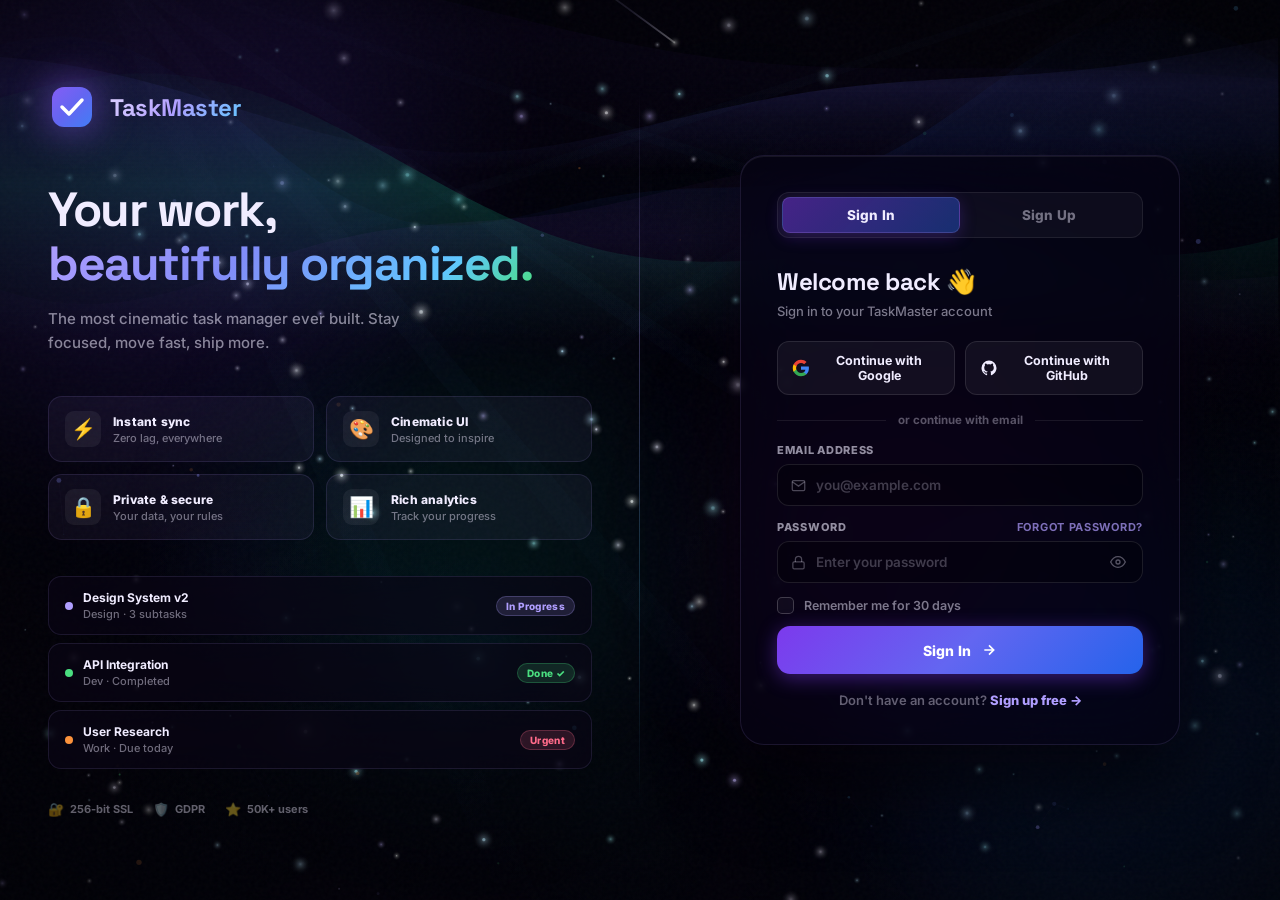
==== commit cb04c9d5: "🎯 Initial commit — TaskMaster cinematic task manager - Cinematic 3-canvas background (stars, aurora," ====
--- a/index.html
+++ b/index.html
@@ -395,4 +395,4 @@
   <script src="bg.js"></script>
   <script src="app.js"></script>
 </body>
-</html>
+</html>
--- a/style.css
+++ b/style.css
@@ -1,8 +1,8 @@
-﻿@import url('https://fonts.googleapis.com/css2?family=Inter:wght@300;400;500;600;700;800;900&family=Space+Grotesk:wght@400;500;600;700;800&display=swap');:root{--bg:#03020a;--bg2:#06040f;--surface:rgba(255,255,255,0.042);--surface2:rgba(255,255,255,0.082);--border:rgba(255,255,255,0.065);--border2:rgba(255,255,255,0.13);--fg:#f0ecff;--fg2:rgba(240,236,255,0.58);--fg3:rgba(240,236,255,0.32);--primary:#b09eff;--p2:#7c3aed;--green:#4ade80;--orange:#fb923c;--blue:#60c7ff;--red:#ff6b8a;--sidebar-w:270px;--topbar-h:70px;--radius:18px;--glass:rgba(255,255,255,0.038);--glass-b:rgba(255,255,255,0.085);--shadow:0 8px 48px rgba(0,0,0,0.65);--tr:0.35s cubic-bezier(.4,0,.2,1);}*,*::before,*::after{box-sizing:border-box;margin:0;padding:0;}html{scroll-behavior:smooth;}body{font-family:'Inter',sans-serif;background:var(--bg);color:var(--fg);min-height:100vh;overflow-x:hidden;}a{text-decoration:none;color:inherit;}button{cursor:pointer;border:none;background:none;font-family:inherit;}input,textarea,select{font-family:inherit;}svg{display:block;}#bgCanvas,#auroraCanvas,#fogCanvas{position:fixed;inset:0;width:100%;height:100%;z-index:0;pointer-events:none;}.vignette{position:fixed;inset:0;z-index:1;pointer-events:none;background:radial-gradient(ellipse 90% 85% at 50% 50%,transparent 35%,rgba(0,0,5,0.78) 100%);}.grain{position:fixed;inset:0;z-index:1;pointer-events:none;opacity:0.03;background-image:url("data:image/svg+xml,%3Csvg viewBox='0 0 256 256' xmlns='http://www.w3.org/2000/svg'%3E%3Cfilter id='n'%3E%3CfeTurbulence type='fractalNoise' baseFrequency='0.85' numOctaves='4' stitchTiles='stitch'/%3E%3C/filter%3E%3Crect width='100%25' height='100%25' filter='url(%23n)'/%3E%3C/svg%3E");animation:grainShift 0.15s steps(1) infinite;}@keyframes grainShift{0%{transform:translate(0,0);}20%{transform:translate(-2px,1px);}40%{transform:translate(1px,-2px);}60%{transform:translate(2px,1px);}80%{transform:translate(-1px,2px);}100%{transform:translate(0,0);}}.scanlines{position:fixed;inset:0;z-index:1;pointer-events:none;background:repeating-linear-gradient(0deg,transparent,transparent 2px,rgba(0,0,0,0.022) 2px,rgba(0,0,0,0.022) 4px);}.auth-guard{position:fixed;inset:0;z-index:9999;background:#03020a;display:flex;flex-direction:column;align-items:center;justify-content:center;gap:16px;transition:opacity 0.6s;}.guard-logo{font-family:'Space Grotesk',sans-serif;font-size:30px;font-weight:800;background:linear-gradient(135deg,#c4b5fd,#b09eff,#93c5fd);-webkit-background-clip:text;-webkit-text-fill-color:transparent;background-clip:text;letter-spacing:-1px;animation:guardPulse 1.8s ease-in-out infinite;}@keyframes guardPulse{0%,100%{opacity:0.4;}50%{opacity:1;}}.guard-spinner{width:40px;height:40px;border-radius:50%;border:2.5px solid rgba(176,158,255,0.18);border-top-color:#b09eff;animation:spin 0.75s linear infinite;}@keyframes spin{to{transform:rotate(360deg);}}.app-wrapper{display:flex;min-height:100vh;position:relative;z-index:2;}.sidebar{width:var(--sidebar-w);height:100vh;position:fixed;left:0;top:0;display:flex;flex-direction:column;background:rgba(3,2,10,0.8);backdrop-filter:blur(36px) saturate(2.2);border-right:1px solid var(--border2);z-index:100;transition:transform var(--tr);overflow:hidden;}.sidebar-shimmer{position:absolute;top:0;left:0;right:0;height:2px;background:linear-gradient(90deg,transparent,#b09eff 40%,#60c7ff 70%,transparent);opacity:0.9;}.sidebar::before{content:'';position:absolute;inset:0;background:linear-gradient(180deg,rgba(124,58,237,0.09) 0%,transparent 35%,rgba(37,99,235,0.05) 100%);pointer-events:none;}.sidebar-logo{display:flex;align-items:center;gap:13px;padding:26px 20px 18px;}.logo-icon{width:42px;height:42px;flex-shrink:0;filter:drop-shadow(0 0 18px rgba(176,158,255,0.7));}.logo-text{font-family:'Space Grotesk',sans-serif;font-size:22px;font-weight:800;background:linear-gradient(135deg,#e2d9ff,#b09eff,#60c7ff);-webkit-background-clip:text;-webkit-text-fill-color:transparent;background-clip:text;letter-spacing:-0.5px;}.sidebar-greeting{display:flex;align-items:center;gap:12px;margin:0 12px 16px;padding:14px;background:rgba(176,158,255,0.08);border:1px solid rgba(176,158,255,0.14);border-radius:14px;}.greeting-avatar{width:38px;height:38px;border-radius:50%;background:linear-gradient(135deg,#7c3aed,#2563eb);display:flex;align-items:center;justify-content:center;font-size:14px;font-weight:800;color:white;flex-shrink:0;box-shadow:0 0 16px rgba(124,58,237,0.5);}.greeting-hi{font-size:11px;color:var(--fg3);margin-bottom:2px;font-weight:700;}.greeting-name{font-size:13px;font-weight:800;color:var(--fg);letter-spacing:-0.3px;}.sidebar-nav{flex:1;display:flex;flex-direction:column;gap:3px;padding:0 10px;}.nav-item{display:flex;align-items:center;gap:12px;padding:11px 14px;border-radius:13px;color:var(--fg2);font-size:13.5px;font-weight:700;transition:all var(--tr);position:relative;overflow:hidden;}.nav-item svg{width:18px;height:18px;flex-shrink:0;transition:transform 0.25s;}.nav-item:hover{color:var(--fg);background:rgba(255,255,255,0.05);}.nav-item:hover svg{transform:scale(1.15);}.nav-item.active{color:var(--primary);background:linear-gradient(135deg,rgba(124,58,237,0.18),rgba(37,99,235,0.12));border:1px solid rgba(176,158,255,0.2);font-weight:800;}.nav-item.active::before{content:'';position:absolute;left:0;top:18%;height:64%;width:3px;background:linear-gradient(180deg,#b09eff,#60c7ff);border-radius:0 3px 3px 0;box-shadow:0 0 12px rgba(176,158,255,0.8);}.badge{margin-left:auto;background:linear-gradient(135deg,#7c3aed,#2563eb);color:white;font-size:10px;font-weight:800;padding:2px 7px;border-radius:999px;min-width:20px;text-align:center;box-shadow:0 0 10px rgba(124,58,237,0.5);}.sidebar-projects{padding:6px 10px 14px;}.section-label{font-size:9.5px;font-weight:800;letter-spacing:2px;color:var(--fg3);padding:10px 14px 6px;text-transform:uppercase;}.project-list{display:flex;flex-direction:column;gap:1px;}.project-item{display:flex;align-items:center;gap:9px;padding:9px 14px;border-radius:10px;font-size:13px;font-weight:700;color:var(--fg2);cursor:pointer;transition:all 0.2s;}.project-item:hover{background:var(--surface);color:var(--fg);}.project-dot{width:7px;height:7px;border-radius:50%;background:var(--pc);box-shadow:0 0 10px var(--pc);flex-shrink:0;}.proj-count{margin-left:auto;font-size:11px;color:var(--fg3);font-weight:700;}.sidebar-footer{padding:14px 16px;border-top:1px solid var(--border);display:flex;align-items:center;gap:11px;}.user-avatar-wrap{position:relative;flex-shrink:0;width:40px;height:40px;}.user-avatar{width:36px;height:36px;border-radius:50%;background:linear-gradient(135deg,#7c3aed,#2563eb);display:flex;align-items:center;justify-content:center;font-size:13px;font-weight:800;color:white;position:absolute;top:2px;left:2px;z-index:1;}.avatar-ring{position:absolute;inset:0;border-radius:50%;background:conic-gradient(from 0deg,#b09eff,#60c7ff,#4ade80,#fb923c,#b09eff);animation:ringRotate 4s linear infinite;}@keyframes ringRotate{to{transform:rotate(360deg);}}.user-name{display:block;font-size:13px;font-weight:800;color:var(--fg);}.user-role{display:block;font-size:11px;color:var(--fg3);font-weight:600;}.logout-btn{margin-left:auto;width:32px;height:32px;border-radius:9px;background:var(--surface);border:1px solid var(--border2);color:var(--fg3);display:flex;align-items:center;justify-content:center;transition:all 0.25s;flex-shrink:0;}.logout-btn svg{width:15px;height:15px;}.logout-btn:hover{background:rgba(255,107,138,0.15);border-color:rgba(255,107,138,0.3);color:var(--red);}
-.main-content{margin-left:var(--sidebar-w);flex:1;min-height:100vh;display:flex;flex-direction:column;}.topbar{height:var(--topbar-h);display:flex;align-items:center;gap:20px;padding:0 28px;background:rgba(3,2,10,0.6);backdrop-filter:blur(28px) saturate(2);border-bottom:1px solid var(--border);position:sticky;top:0;z-index:50;}.topbar::after{content:'';position:absolute;bottom:0;left:0;right:0;height:1px;background:linear-gradient(90deg,transparent,rgba(176,158,255,0.45),rgba(96,199,255,0.35),transparent);}.topbar-left{flex:1;min-width:0;}.topbar-title{font-family:'Space Grotesk',sans-serif;font-size:22px;font-weight:800;background:linear-gradient(135deg,#ffffff 0%,#e2d9ff 40%,#b09eff 70%,#60c7ff 100%);-webkit-background-clip:text;-webkit-text-fill-color:transparent;background-clip:text;letter-spacing:-0.8px;line-height:1.1;}.topbar-subtitle{font-size:12px;color:var(--fg3);margin-top:1px;font-weight:600;}.topbar-actions{display:flex;align-items:center;gap:10px;}.hamburger{display:none;flex-direction:column;gap:5px;width:26px;}.hamburger span{display:block;height:2px;width:100%;background:var(--fg2);border-radius:2px;transition:all 0.3s;}.search-wrapper{display:flex;align-items:center;gap:9px;background:rgba(255,255,255,0.04);border:1px solid var(--border2);border-radius:13px;padding:0 14px;height:40px;width:220px;transition:all 0.3s;}.search-wrapper:focus-within{border-color:rgba(176,158,255,0.45);box-shadow:0 0 0 3px rgba(176,158,255,0.1),0 0 24px rgba(124,58,237,0.12);width:265px;}.search-wrapper svg{width:15px;height:15px;color:var(--fg3);flex-shrink:0;}.search-wrapper input{background:none;border:none;outline:none;color:var(--fg);font-size:13px;flex:1;font-weight:600;}.search-wrapper input::placeholder{color:var(--fg3);}.search-wrapper kbd{font-size:11px;background:rgba(255,255,255,0.07);border:1px solid var(--border2);border-radius:5px;padding:1px 5px;color:var(--fg3);}.icon-btn{width:40px;height:40px;border-radius:11px;background:rgba(255,255,255,0.04);border:1px solid var(--border2);display:flex;align-items:center;justify-content:center;transition:all 0.25s;position:relative;}.icon-btn svg{width:18px;height:18px;color:var(--fg2);}.icon-btn:hover{background:var(--surface2);box-shadow:0 0 18px rgba(176,158,255,0.15);}.notif-dot{position:absolute;top:8px;right:8px;width:7px;height:7px;border-radius:50%;background:var(--orange);border:2px solid var(--bg);display:none;}.notif-dot.show{display:block;animation:pulseDot 1.5s ease-in-out infinite;}@keyframes pulseDot{0%,100%{transform:scale(1);}50%{transform:scale(1.4);}}.btn-add{display:flex;align-items:center;gap:8px;padding:0 18px;height:40px;background:linear-gradient(135deg,#7c3aed,#6366f1,#2563eb);color:white;border-radius:13px;font-size:13px;font-weight:800;transition:all 0.3s;box-shadow:0 4px 20px rgba(124,58,237,0.5),0 0 40px rgba(124,58,237,0.15);white-space:nowrap;position:relative;overflow:hidden;}.btn-add::before{content:'';position:absolute;inset:0;background:linear-gradient(135deg,#b09eff,#818cf8,#60c7ff);opacity:0;transition:opacity 0.3s;}.btn-add:hover::before{opacity:1;}.btn-add:hover{transform:translateY(-2px);box-shadow:0 8px 32px rgba(124,58,237,0.65),0 0 60px rgba(124,58,237,0.25);}.btn-add svg,.btn-add span{position:relative;}.btn-add svg{width:16px;height:16px;}.theme-btn{width:40px;height:40px;border-radius:11px;background:rgba(255,255,255,0.04);border:1px solid var(--border2);font-size:18px;display:flex;align-items:center;justify-content:center;transition:all 0.3s;}.theme-btn:hover{background:var(--surface2);transform:rotate(25deg) scale(1.08);}.view{display:none;flex:1;padding:28px;animation:fadeSlide 0.45s var(--tr);}.view.active{display:block;}@keyframes fadeSlide{from{opacity:0;transform:translateY(18px);}to{opacity:1;transform:translateY(0);}}.glass-card{background:rgba(10,6,22,0.6);backdrop-filter:blur(28px) saturate(1.8);border:1px solid var(--glass-b);border-radius:var(--radius);box-shadow:var(--shadow),inset 0 1px 0 rgba(255,255,255,0.06);position:relative;overflow:hidden;}.glass-card::after{content:'';position:absolute;inset:0;pointer-events:none;background:linear-gradient(135deg,rgba(255,255,255,0.055) 0%,transparent 55%);border-radius:inherit;}
-.stats-grid{display:grid;grid-template-columns:repeat(4,1fr);gap:16px;margin-bottom:22px;}.stat-card{background:rgba(8,5,18,0.65);backdrop-filter:blur(24px) saturate(1.8);border:1px solid var(--glass-b);border-radius:var(--radius);padding:22px;display:flex;align-items:center;gap:16px;position:relative;overflow:hidden;transition:transform 0.35s,box-shadow 0.35s;cursor:default;}.stat-card:hover{transform:translateY(-7px);box-shadow:0 28px 80px rgba(0,0,0,0.55);}.stat-card-bg{position:absolute;right:-30px;bottom:-30px;width:140px;height:140px;border-radius:50%;background:var(--accent);opacity:0.12;filter:blur(40px);}.stat-icon{width:50px;height:50px;border-radius:14px;background:rgba(255,255,255,0.07);border:1px solid rgba(255,255,255,0.1);display:flex;align-items:center;justify-content:center;flex-shrink:0;}.stat-icon svg{width:22px;height:22px;color:var(--accent);}.stat-num{display:block;font-family:'Space Grotesk',sans-serif;font-size:38px;font-weight:800;color:var(--fg);line-height:1;letter-spacing:-1.5px;}.stat-label{display:block;font-size:12px;color:var(--fg2);margin-top:4px;font-weight:700;letter-spacing:0.3px;}.stat-trend{position:absolute;top:16px;right:16px;font-size:11px;font-weight:800;color:var(--green);background:rgba(74,222,128,0.1);border:1px solid rgba(74,222,128,0.2);border-radius:99px;padding:3px 9px;}.stat-trend.down{color:var(--orange);background:rgba(251,146,60,0.1);border-color:rgba(251,146,60,0.2);}.dashboard-body{display:grid;grid-template-columns:300px 1fr;gap:20px;margin-bottom:22px;}.progress-section,.recent-section{padding:24px;}.card-header{display:flex;align-items:center;justify-content:space-between;margin-bottom:18px;}.card-header h3{font-family:'Space Grotesk',sans-serif;font-size:15px;font-weight:800;color:var(--fg);letter-spacing:-0.3px;}.card-chip{font-size:10px;font-weight:800;letter-spacing:0.5px;padding:4px 10px;border-radius:99px;background:rgba(176,158,255,0.12);color:var(--primary);border:1px solid rgba(176,158,255,0.22);}.progress-pct{font-family:'Space Grotesk',sans-serif;font-size:28px;font-weight:800;background:linear-gradient(135deg,#b09eff,#60c7ff);-webkit-background-clip:text;-webkit-text-fill-color:transparent;background-clip:text;letter-spacing:-1px;}.progress-track{height:8px;background:rgba(255,255,255,0.05);border-radius:99px;margin-bottom:24px;overflow:hidden;position:relative;}.progress-fill{height:100%;width:0%;background:linear-gradient(90deg,#7c3aed,#b09eff,#818cf8,#60c7ff);border-radius:99px;transition:width 1.3s cubic-bezier(.4,0,.2,1);position:relative;}.progress-fill::after{content:'';position:absolute;right:-1px;top:-3px;width:14px;height:14px;border-radius:50%;background:white;box-shadow:0 0 14px rgba(176,158,255,1),0 0 30px rgba(96,199,255,0.6);}.progress-shimmer{position:absolute;inset:0;background:linear-gradient(90deg,transparent,rgba(255,255,255,0.3),transparent);animation:shimmerMove 2s linear infinite;}@keyframes shimmerMove{from{transform:translateX(-100%);}to{transform:translateX(100%);}}#donutChart{display:block;margin:0 auto 14px;}.donut-legend{display:flex;gap:14px;justify-content:center;flex-wrap:wrap;}.donut-legend span{display:flex;align-items:center;gap:5px;font-size:11px;color:var(--fg2);font-weight:700;}.donut-legend i{display:inline-block;width:8px;height:8px;border-radius:2px;}.see-all{font-size:12px;color:var(--primary);font-weight:800;transition:opacity 0.2s;}.see-all:hover{opacity:0.7;}.recent-tasks{display:flex;flex-direction:column;gap:8px;}.recent-task-item{display:flex;align-items:center;gap:12px;padding:11px 13px;background:rgba(255,255,255,0.03);border:1px solid var(--border);border-radius:11px;transition:all 0.2s;animation:slideIn 0.3s ease;}@keyframes slideIn{from{opacity:0;transform:translateX(-10px);}to{opacity:1;transform:translateX(0);}}.recent-task-item:hover{border-color:var(--border2);background:rgba(255,255,255,0.06);}.task-check{width:19px;height:19px;border-radius:50%;border:2px solid rgba(255,255,255,0.2);flex-shrink:0;cursor:pointer;display:flex;align-items:center;justify-content:center;transition:all 0.25s;}.task-check:hover{border-color:var(--primary);box-shadow:0 0 8px rgba(176,158,255,0.4);}.task-check.done{background:var(--green);border-color:var(--green);box-shadow:0 0 12px rgba(74,222,128,0.5);}.task-check.done::after{content:'checkmark';font-size:10px;color:white;font-weight:800;}.task-title-text{flex:1;font-size:13px;color:var(--fg);font-weight:700;}.task-title-text.done{text-decoration:line-through;color:var(--fg3);}.priority-dot{width:7px;height:7px;border-radius:50%;flex-shrink:0;}.empty-state{text-align:center;padding:48px 20px;color:var(--fg3);font-size:14px;line-height:1.6;font-weight:700;}
-.kanban-preview{padding:24px;}.kanban-cols{display:grid;grid-template-columns:repeat(3,1fr);gap:14px;}.kanban-col{background:rgba(255,255,255,0.025);border:1px solid var(--border);border-radius:14px;overflow:hidden;}.kanban-col-header{padding:13px 15px;font-size:12px;font-weight:800;color:var(--kc);border-bottom:1px solid rgba(255,255,255,0.055);display:flex;align-items:center;gap:8px;letter-spacing:0.2px;}.kcol-dot{width:7px;height:7px;border-radius:50%;background:var(--kc);box-shadow:0 0 10px var(--kc);flex-shrink:0;}.kcol-count{margin-left:auto;font-size:11px;background:rgba(255,255,255,0.07);border-radius:99px;padding:1px 7px;color:var(--fg3);font-weight:800;}.kanban-items{padding:10px;display:flex;flex-direction:column;gap:7px;min-height:70px;}.kan-item{background:rgba(255,255,255,0.05);border:1px solid var(--border2);border-radius:10px;padding:10px 12px;font-size:12px;color:var(--fg);cursor:grab;transition:all 0.25s;user-select:none;}.kan-item:hover{transform:translateY(-2px);box-shadow:0 8px 24px rgba(0,0,0,0.4),0 0 18px rgba(176,158,255,0.1);}.kan-item:active{cursor:grabbing;}.kan-item-title{font-weight:800;margin-bottom:4px;font-size:12.5px;}.kan-item-meta{font-size:11px;color:var(--fg3);font-weight:700;}.filter-bar{display:flex;gap:7px;padding:12px 16px;margin-bottom:18px;align-items:center;flex-wrap:wrap;}.filter-btn{padding:7px 17px;border-radius:99px;font-size:13px;font-weight:800;color:var(--fg2);background:rgba(255,255,255,0.04);border:1px solid var(--border);transition:all 0.25s;}.filter-btn:hover{color:var(--fg);border-color:var(--border2);}.filter-btn.active{background:linear-gradient(135deg,rgba(124,58,237,0.28),rgba(37,99,235,0.2));color:var(--primary);border-color:rgba(176,158,255,0.3);box-shadow:0 0 18px rgba(124,58,237,0.15);}.filter-sep{flex:1;}.filter-sort{background:rgba(255,255,255,0.04);border:1px solid var(--border2);border-radius:10px;padding:7px 12px;color:var(--fg2);font-size:13px;font-weight:800;outline:none;cursor:pointer;-webkit-appearance:none;}.task-list-container{display:flex;flex-direction:column;gap:10px;}.task-card{background:rgba(8,5,18,0.65);backdrop-filter:blur(20px);border:1px solid var(--glass-b);border-radius:16px;padding:18px 20px;display:flex;align-items:flex-start;gap:16px;transition:all 0.35s;animation:fadeSlide 0.3s ease;position:relative;overflow:hidden;}.task-card::before{content:'';position:absolute;left:0;top:0;bottom:0;width:3px;border-radius:16px 0 0 16px;}.task-card.priority-urgent::before{background:var(--red);box-shadow:0 0 14px var(--red);}.task-card.priority-high::before{background:var(--orange);box-shadow:0 0 14px var(--orange);}.task-card.priority-medium::before{background:var(--primary);box-shadow:0 0 14px var(--primary);}.task-card.priority-low::before{background:var(--green);box-shadow:0 0 14px var(--green);}.task-card:hover{transform:translateX(5px);border-color:rgba(176,158,255,0.22);box-shadow:0 12px 40px rgba(0,0,0,0.4),0 0 28px rgba(176,158,255,0.07);}.task-card.done-card{opacity:0.55;}.task-card-body{flex:1;}.task-card-title{font-size:15px;font-weight:800;color:var(--fg);margin-bottom:5px;letter-spacing:-0.3px;}.task-card-title.done{text-decoration:line-through;color:var(--fg3);}.task-card-desc{font-size:13px;color:var(--fg2);margin-bottom:10px;line-height:1.55;font-weight:600;}.task-card-meta{display:flex;gap:8px;flex-wrap:wrap;align-items:center;}.task-tag{padding:3px 10px;border-radius:99px;font-size:11px;font-weight:800;background:rgba(176,158,255,0.12);color:var(--primary);border:1px solid rgba(176,158,255,0.2);}.task-tag.project-work{background:rgba(176,158,255,0.1);color:#b09eff;border-color:rgba(176,158,255,0.22);}.task-tag.project-personal{background:rgba(74,222,128,0.1);color:#4ade80;border-color:rgba(74,222,128,0.22);}.task-tag.project-design{background:rgba(251,146,60,0.1);color:#fb923c;border-color:rgba(251,146,60,0.22);}.task-tag.project-dev{background:rgba(96,199,255,0.1);color:#60c7ff;border-color:rgba(96,199,255,0.22);}.deadline-chip{display:flex;align-items:center;gap:5px;font-size:11px;color:var(--fg3);font-weight:700;}.deadline-chip.overdue{color:var(--red);}.task-tags-row{display:flex;gap:5px;flex-wrap:wrap;margin-top:6px;}.task-tag-pill{padding:2px 8px;border-radius:99px;font-size:10px;background:rgba(255,255,255,0.06);color:var(--fg3);border:1px solid var(--border);font-weight:700;}.task-card-actions{display:flex;gap:7px;align-items:center;}.btn-icon{width:32px;height:32px;border-radius:9px;background:rgba(255,255,255,0.04);border:1px solid var(--border);display:flex;align-items:center;justify-content:center;font-size:13px;transition:all 0.2s;}.btn-icon:hover{background:var(--surface2);}.btn-icon.delete:hover{background:rgba(255,107,138,0.14);border-color:rgba(255,107,138,0.28);}
-.projects-grid{display:grid;grid-template-columns:repeat(auto-fill,minmax(280px,1fr));gap:18px;}.project-card{background:rgba(8,5,18,0.65);backdrop-filter:blur(24px);border:1px solid var(--glass-b);border-radius:var(--radius);padding:24px;transition:all 0.35s;position:relative;overflow:hidden;cursor:pointer;}.project-card:hover{transform:translateY(-9px);box-shadow:0 32px 90px rgba(0,0,0,0.55);}.project-card-top{display:flex;align-items:center;gap:14px;margin-bottom:18px;}.project-icon{width:46px;height:46px;border-radius:13px;background:rgba(255,255,255,0.07);border:1px solid rgba(255,255,255,0.1);display:flex;align-items:center;justify-content:center;font-size:22px;}.project-card-title{font-family:'Space Grotesk',sans-serif;font-size:16px;font-weight:800;letter-spacing:-0.3px;}.project-card-count{font-size:12px;color:var(--fg3);margin-top:3px;font-weight:700;}.project-progress-bar{height:6px;background:rgba(255,255,255,0.06);border-radius:99px;overflow:hidden;margin-bottom:8px;}.project-progress-fill{height:100%;border-radius:99px;transition:width 1.3s ease;}.project-stats{display:flex;justify-content:space-between;font-size:12px;color:var(--fg3);font-weight:800;}.project-glow{position:absolute;right:-30px;bottom:-30px;width:140px;height:140px;border-radius:50%;opacity:0.1;filter:blur(45px);}.calendar-wrapper{max-width:680px;margin:0 auto;padding:28px;}.cal-header{display:flex;align-items:center;justify-content:space-between;margin-bottom:22px;}.cal-header button{width:36px;height:36px;border-radius:10px;background:rgba(255,255,255,0.04);border:1px solid var(--border2);color:var(--fg);font-size:14px;font-weight:800;transition:all 0.2s;}.cal-header button:hover{background:var(--surface2);}.cal-header span{font-family:'Space Grotesk',sans-serif;font-size:18px;font-weight:800;letter-spacing:-0.5px;}.cal-weekdays{display:grid;grid-template-columns:repeat(7,1fr);text-align:center;margin-bottom:6px;}.cal-weekdays span{font-size:11px;font-weight:800;color:var(--fg3);padding:5px 0;letter-spacing:0.5px;}.cal-grid{display:grid;grid-template-columns:repeat(7,1fr);gap:3px;}.cal-day{aspect-ratio:1;display:flex;flex-direction:column;align-items:center;justify-content:center;border-radius:11px;font-size:13px;font-weight:700;color:var(--fg2);cursor:pointer;transition:all 0.2s;position:relative;min-height:48px;}.cal-day:hover{background:rgba(255,255,255,0.06);color:var(--fg);}.cal-day.today{background:linear-gradient(135deg,rgba(124,58,237,0.32),rgba(37,99,235,0.22));color:var(--primary);font-weight:800;border:1px solid rgba(176,158,255,0.32);box-shadow:0 0 24px rgba(124,58,237,0.28),inset 0 0 14px rgba(176,158,255,0.06);}.cal-day.other-month{opacity:0.25;}.cal-day.has-tasks::after{content:'';position:absolute;bottom:4px;width:5px;height:5px;border-radius:50%;background:var(--primary);box-shadow:0 0 8px var(--primary);}.analytics-grid{display:grid;grid-template-columns:1fr 1fr;gap:18px;}.analytics-card{padding:24px;}.analytics-card h3{font-family:'Space Grotesk',sans-serif;font-size:14px;font-weight:800;margin-bottom:18px;color:var(--fg);letter-spacing:-0.2px;}.analytics-card.wide{grid-column:1/-1;}.heatmap-grid{display:grid;grid-template-columns:repeat(52,1fr);gap:3px;}.heat-cell{aspect-ratio:1;border-radius:3px;background:rgba(255,255,255,0.04);transition:all 0.2s;}.heat-cell:hover{transform:scale(1.5);z-index:1;}.heat-l1{background:rgba(124,58,237,0.2);}.heat-l2{background:rgba(124,58,237,0.42);}.heat-l3{background:rgba(124,58,237,0.68);}.heat-l4{background:rgba(176,158,255,0.9);box-shadow:0 0 6px rgba(176,158,255,0.5);}.modal-overlay{position:fixed;inset:0;z-index:999;background:rgba(0,0,0,0.82);backdrop-filter:blur(12px);display:flex;align-items:center;justify-content:center;opacity:0;pointer-events:none;transition:opacity 0.3s;}.modal-overlay.open{opacity:1;pointer-events:all;}.modal{width:530px;max-width:95vw;max-height:90vh;overflow-y:auto;padding:30px;transform:translateY(20px) scale(0.97);transition:transform 0.38s cubic-bezier(.4,0,.2,1);}.modal-overlay.open .modal{transform:translateY(0) scale(1);}.modal-header{display:flex;align-items:center;justify-content:space-between;margin-bottom:26px;}.modal-header h2{font-family:'Space Grotesk',sans-serif;font-size:21px;font-weight:800;background:linear-gradient(135deg,#b09eff,#818cf8,#60c7ff);-webkit-background-clip:text;-webkit-text-fill-color:transparent;background-clip:text;letter-spacing:-0.5px;}.modal-close{width:32px;height:32px;border-radius:9px;background:rgba(255,255,255,0.04);border:1px solid var(--border2);color:var(--fg2);font-size:16px;display:flex;align-items:center;justify-content:center;transition:all 0.2s;}.modal-close:hover{background:rgba(255,107,138,0.14);color:var(--red);}.form-group{margin-bottom:15px;}.form-group label{display:block;font-size:11px;font-weight:800;color:var(--fg2);margin-bottom:6px;letter-spacing:0.8px;text-transform:uppercase;}.form-group input,.form-group textarea,.form-group select{width:100%;background:rgba(0,0,0,0.3);border:1px solid var(--border2);border-radius:11px;padding:11px 14px;color:var(--fg);font-size:13.5px;font-weight:700;outline:none;transition:all 0.3s;-webkit-appearance:none;}.form-group input:focus,.form-group textarea:focus,.form-group select:focus{border-color:rgba(176,158,255,0.5);box-shadow:0 0 0 3px rgba(176,158,255,0.1),0 0 24px rgba(124,58,237,0.1);background:rgba(176,158,255,0.04);}.form-group textarea{resize:vertical;}.form-row{display:grid;grid-template-columns:1fr 1fr;gap:14px;}.modal-footer{display:flex;gap:12px;justify-content:flex-end;margin-top:24px;}.btn-cancel{padding:0 20px;height:42px;background:rgba(255,255,255,0.04);border:1px solid var(--border2);border-radius:11px;color:var(--fg2);font-size:13px;font-weight:800;transition:all 0.2s;}.btn-cancel:hover{background:var(--surface2);}.btn-submit{display:flex;align-items:center;gap:8px;padding:0 24px;height:42px;background:linear-gradient(135deg,#7c3aed,#6366f1,#2563eb);color:white;border-radius:11px;font-size:13px;font-weight:800;transition:all 0.3s;box-shadow:0 4px 18px rgba(124,58,237,0.45);}.btn-submit:hover{transform:translateY(-2px);box-shadow:0 8px 28px rgba(124,58,237,0.65);}.toast-container{position:fixed;bottom:24px;right:24px;z-index:9999;display:flex;flex-direction:column;gap:10px;}.toast{display:flex;align-items:center;gap:12px;padding:14px 18px;border-radius:14px;background:rgba(5,3,14,0.97);backdrop-filter:blur(28px);border:1px solid var(--border2);box-shadow:0 12px 44px rgba(0,0,0,0.6);font-size:13px;font-weight:700;color:var(--fg);animation:toastIn 0.38s cubic-bezier(.4,0,.2,1);min-width:240px;max-width:360px;}.toast.removing{animation:toastOut 0.3s ease forwards;}@keyframes toastIn{from{opacity:0;transform:translateX(44px) scale(0.94);}to{opacity:1;transform:translateX(0) scale(1);}}@keyframes toastOut{from{opacity:1;transform:translateX(0);}to{opacity:0;transform:translateX(44px);}}.toast.success{border-left:3px solid var(--green);}.toast.error{border-left:3px solid var(--red);}.toast.info{border-left:3px solid var(--primary);}.toast.warning{border-left:3px solid var(--orange);}.toast-icon{font-size:18px;}.deadline-banner{position:fixed;top:0;left:50%;transform:translateX(-50%) translateY(-100%);z-index:998;background:linear-gradient(135deg,rgba(251,146,60,0.97),rgba(255,107,138,0.92));backdrop-filter:blur(18px);border:1px solid rgba(251,146,60,0.4);border-radius:0 0 18px 18px;padding:12px 28px;font-size:13px;font-weight:800;color:white;transition:transform 0.5s cubic-bezier(.4,0,.2,1);text-align:center;box-shadow:0 8px 32px rgba(251,146,60,0.35);}.deadline-banner.show{transform:translateX(-50%) translateY(0);}::-webkit-scrollbar{width:5px;}::-webkit-scrollbar-track{background:transparent;}::-webkit-scrollbar-thumb{background:rgba(176,158,255,0.28);border-radius:99px;}::-webkit-scrollbar-thumb:hover{background:rgba(176,158,255,0.52);}@media(max-width:1200px){.stats-grid{grid-template-columns:repeat(2,1fr);}}@media(max-width:1024px){.dashboard-body{grid-template-columns:1fr;}.analytics-grid{grid-template-columns:1fr;}}@media(max-width:768px){.sidebar{transform:translateX(-100%);}.sidebar.open{transform:translateX(0);}.main-content{margin-left:0;}.hamburger{display:flex;}.stats-grid{grid-template-columns:repeat(2,1fr);}.kanban-cols{grid-template-columns:1fr;}.search-wrapper{width:150px;}.search-wrapper kbd{display:none;}.btn-add span{display:none;}}@media(max-width:480px){.stats-grid{grid-template-columns:1fr;}.form-row{grid-template-columns:1fr;}.view{padding:16px;}}
+﻿@import url('https://fonts.googleapis.com/css2?family=Inter:wght@300;400;500;600;700;800;900&family=Space+Grotesk:wght@400;500;600;700;800&display=swap');:root{--bg:#03020a;--bg2:#06040f;--surface:rgba(255,255,255,0.042);--surface2:rgba(255,255,255,0.082);--border:rgba(255,255,255,0.065);--border2:rgba(255,255,255,0.13);--fg:#f0ecff;--fg2:rgba(240,236,255,0.58);--fg3:rgba(240,236,255,0.32);--primary:#b09eff;--p2:#7c3aed;--green:#4ade80;--orange:#fb923c;--blue:#60c7ff;--red:#ff6b8a;--sidebar-w:270px;--topbar-h:70px;--radius:18px;--glass:rgba(255,255,255,0.038);--glass-b:rgba(255,255,255,0.085);--shadow:0 8px 48px rgba(0,0,0,0.65);--tr:0.35s cubic-bezier(.4,0,.2,1);}*,*::before,*::after{box-sizing:border-box;margin:0;padding:0;}html{scroll-behavior:smooth;}body{font-family:'Inter',sans-serif;background:var(--bg);color:var(--fg);min-height:100vh;overflow-x:hidden;}a{text-decoration:none;color:inherit;}button{cursor:pointer;border:none;background:none;font-family:inherit;}input,textarea,select{font-family:inherit;}svg{display:block;}#bgCanvas,#auroraCanvas,#fogCanvas{position:fixed;inset:0;width:100%;height:100%;z-index:0;pointer-events:none;}.vignette{position:fixed;inset:0;z-index:1;pointer-events:none;background:radial-gradient(ellipse 90% 85% at 50% 50%,transparent 35%,rgba(0,0,5,0.78) 100%);}.grain{position:fixed;inset:0;z-index:1;pointer-events:none;opacity:0.03;background-image:url("data:image/svg+xml,%3Csvg viewBox='0 0 256 256' xmlns='http://www.w3.org/2000/svg'%3E%3Cfilter id='n'%3E%3CfeTurbulence type='fractalNoise' baseFrequency='0.85' numOctaves='4' stitchTiles='stitch'/%3E%3C/filter%3E%3Crect width='100%25' height='100%25' filter='url(%23n)'/%3E%3C/svg%3E");animation:grainShift 0.15s steps(1) infinite;}@keyframes grainShift{0%{transform:translate(0,0);}20%{transform:translate(-2px,1px);}40%{transform:translate(1px,-2px);}60%{transform:translate(2px,1px);}80%{transform:translate(-1px,2px);}100%{transform:translate(0,0);}}.scanlines{position:fixed;inset:0;z-index:1;pointer-events:none;background:repeating-linear-gradient(0deg,transparent,transparent 2px,rgba(0,0,0,0.022) 2px,rgba(0,0,0,0.022) 4px);}.auth-guard{position:fixed;inset:0;z-index:9999;background:#03020a;display:flex;flex-direction:column;align-items:center;justify-content:center;gap:16px;transition:opacity 0.6s;}.guard-logo{font-family:'Space Grotesk',sans-serif;font-size:30px;font-weight:800;background:linear-gradient(135deg,#c4b5fd,#b09eff,#93c5fd);-webkit-background-clip:text;-webkit-text-fill-color:transparent;background-clip:text;letter-spacing:-1px;animation:guardPulse 1.8s ease-in-out infinite;}@keyframes guardPulse{0%,100%{opacity:0.4;}50%{opacity:1;}}.guard-spinner{width:40px;height:40px;border-radius:50%;border:2.5px solid rgba(176,158,255,0.18);border-top-color:#b09eff;animation:spin 0.75s linear infinite;}@keyframes spin{to{transform:rotate(360deg);}}.app-wrapper{display:flex;min-height:100vh;position:relative;z-index:2;}.sidebar{width:var(--sidebar-w);height:100vh;position:fixed;left:0;top:0;display:flex;flex-direction:column;background:rgba(3,2,10,0.8);backdrop-filter:blur(36px) saturate(2.2);border-right:1px solid var(--border2);z-index:100;transition:transform var(--tr);overflow:hidden;}.sidebar-shimmer{position:absolute;top:0;left:0;right:0;height:2px;background:linear-gradient(90deg,transparent,#b09eff 40%,#60c7ff 70%,transparent);opacity:0.9;}.sidebar::before{content:'';position:absolute;inset:0;background:linear-gradient(180deg,rgba(124,58,237,0.09) 0%,transparent 35%,rgba(37,99,235,0.05) 100%);pointer-events:none;}.sidebar-logo{display:flex;align-items:center;gap:13px;padding:26px 20px 18px;}.logo-icon{width:42px;height:42px;flex-shrink:0;filter:drop-shadow(0 0 18px rgba(176,158,255,0.7));}.logo-text{font-family:'Space Grotesk',sans-serif;font-size:22px;font-weight:800;background:linear-gradient(135deg,#e2d9ff,#b09eff,#60c7ff);-webkit-background-clip:text;-webkit-text-fill-color:transparent;background-clip:text;letter-spacing:-0.5px;}.sidebar-greeting{display:flex;align-items:center;gap:12px;margin:0 12px 16px;padding:14px;background:rgba(176,158,255,0.08);border:1px solid rgba(176,158,255,0.14);border-radius:14px;}.greeting-avatar{width:38px;height:38px;border-radius:50%;background:linear-gradient(135deg,#7c3aed,#2563eb);display:flex;align-items:center;justify-content:center;font-size:14px;font-weight:800;color:white;flex-shrink:0;box-shadow:0 0 16px rgba(124,58,237,0.5);}.greeting-hi{font-size:11px;color:var(--fg3);margin-bottom:2px;font-weight:700;}.greeting-name{font-size:13px;font-weight:800;color:var(--fg);letter-spacing:-0.3px;}.sidebar-nav{flex:1;display:flex;flex-direction:column;gap:3px;padding:0 10px;}.nav-item{display:flex;align-items:center;gap:12px;padding:11px 14px;border-radius:13px;color:var(--fg2);font-size:13.5px;font-weight:700;transition:all var(--tr);position:relative;overflow:hidden;}.nav-item svg{width:18px;height:18px;flex-shrink:0;transition:transform 0.25s;}.nav-item:hover{color:var(--fg);background:rgba(255,255,255,0.05);}.nav-item:hover svg{transform:scale(1.15);}.nav-item.active{color:var(--primary);background:linear-gradient(135deg,rgba(124,58,237,0.18),rgba(37,99,235,0.12));border:1px solid rgba(176,158,255,0.2);font-weight:800;}.nav-item.active::before{content:'';position:absolute;left:0;top:18%;height:64%;width:3px;background:linear-gradient(180deg,#b09eff,#60c7ff);border-radius:0 3px 3px 0;box-shadow:0 0 12px rgba(176,158,255,0.8);}.badge{margin-left:auto;background:linear-gradient(135deg,#7c3aed,#2563eb);color:white;font-size:10px;font-weight:800;padding:2px 7px;border-radius:999px;min-width:20px;text-align:center;box-shadow:0 0 10px rgba(124,58,237,0.5);}.sidebar-projects{padding:6px 10px 14px;}.section-label{font-size:9.5px;font-weight:800;letter-spacing:2px;color:var(--fg3);padding:10px 14px 6px;text-transform:uppercase;}.project-list{display:flex;flex-direction:column;gap:1px;}.project-item{display:flex;align-items:center;gap:9px;padding:9px 14px;border-radius:10px;font-size:13px;font-weight:700;color:var(--fg2);cursor:pointer;transition:all 0.2s;}.project-item:hover{background:var(--surface);color:var(--fg);}.project-dot{width:7px;height:7px;border-radius:50%;background:var(--pc);box-shadow:0 0 10px var(--pc);flex-shrink:0;}.proj-count{margin-left:auto;font-size:11px;color:var(--fg3);font-weight:700;}.sidebar-footer{padding:14px 16px;border-top:1px solid var(--border);display:flex;align-items:center;gap:11px;}.user-avatar-wrap{position:relative;flex-shrink:0;width:40px;height:40px;}.user-avatar{width:36px;height:36px;border-radius:50%;background:linear-gradient(135deg,#7c3aed,#2563eb);display:flex;align-items:center;justify-content:center;font-size:13px;font-weight:800;color:white;position:absolute;top:2px;left:2px;z-index:1;}.avatar-ring{position:absolute;inset:0;border-radius:50%;background:conic-gradient(from 0deg,#b09eff,#60c7ff,#4ade80,#fb923c,#b09eff);animation:ringRotate 4s linear infinite;}@keyframes ringRotate{to{transform:rotate(360deg);}}.user-name{display:block;font-size:13px;font-weight:800;color:var(--fg);}.user-role{display:block;font-size:11px;color:var(--fg3);font-weight:600;}.logout-btn{margin-left:auto;width:32px;height:32px;border-radius:9px;background:var(--surface);border:1px solid var(--border2);color:var(--fg3);display:flex;align-items:center;justify-content:center;transition:all 0.25s;flex-shrink:0;}.logout-btn svg{width:15px;height:15px;}.logout-btn:hover{background:rgba(255,107,138,0.15);border-color:rgba(255,107,138,0.3);color:var(--red);}
+.main-content{margin-left:var(--sidebar-w);flex:1;min-height:100vh;display:flex;flex-direction:column;}.topbar{height:var(--topbar-h);display:flex;align-items:center;gap:20px;padding:0 28px;background:rgba(3,2,10,0.6);backdrop-filter:blur(28px) saturate(2);border-bottom:1px solid var(--border);position:sticky;top:0;z-index:50;}.topbar::after{content:'';position:absolute;bottom:0;left:0;right:0;height:1px;background:linear-gradient(90deg,transparent,rgba(176,158,255,0.45),rgba(96,199,255,0.35),transparent);}.topbar-left{flex:1;min-width:0;}.topbar-title{font-family:'Space Grotesk',sans-serif;font-size:22px;font-weight:800;background:linear-gradient(135deg,#ffffff 0%,#e2d9ff 40%,#b09eff 70%,#60c7ff 100%);-webkit-background-clip:text;-webkit-text-fill-color:transparent;background-clip:text;letter-spacing:-0.8px;line-height:1.1;}.topbar-subtitle{font-size:12px;color:var(--fg3);margin-top:1px;font-weight:600;}.topbar-actions{display:flex;align-items:center;gap:10px;}.hamburger{display:none;flex-direction:column;gap:5px;width:26px;}.hamburger span{display:block;height:2px;width:100%;background:var(--fg2);border-radius:2px;transition:all 0.3s;}.search-wrapper{display:flex;align-items:center;gap:9px;background:rgba(255,255,255,0.04);border:1px solid var(--border2);border-radius:13px;padding:0 14px;height:40px;width:220px;transition:all 0.3s;}.search-wrapper:focus-within{border-color:rgba(176,158,255,0.45);box-shadow:0 0 0 3px rgba(176,158,255,0.1),0 0 24px rgba(124,58,237,0.12);width:265px;}.search-wrapper svg{width:15px;height:15px;color:var(--fg3);flex-shrink:0;}.search-wrapper input{background:none;border:none;outline:none;color:var(--fg);font-size:13px;flex:1;font-weight:600;}.search-wrapper input::placeholder{color:var(--fg3);}.search-wrapper kbd{font-size:11px;background:rgba(255,255,255,0.07);border:1px solid var(--border2);border-radius:5px;padding:1px 5px;color:var(--fg3);}.icon-btn{width:40px;height:40px;border-radius:11px;background:rgba(255,255,255,0.04);border:1px solid var(--border2);display:flex;align-items:center;justify-content:center;transition:all 0.25s;position:relative;}.icon-btn svg{width:18px;height:18px;color:var(--fg2);}.icon-btn:hover{background:var(--surface2);box-shadow:0 0 18px rgba(176,158,255,0.15);}.notif-dot{position:absolute;top:8px;right:8px;width:7px;height:7px;border-radius:50%;background:var(--orange);border:2px solid var(--bg);display:none;}.notif-dot.show{display:block;animation:pulseDot 1.5s ease-in-out infinite;}@keyframes pulseDot{0%,100%{transform:scale(1);}50%{transform:scale(1.4);}}.btn-add{display:flex;align-items:center;gap:8px;padding:0 18px;height:40px;background:linear-gradient(135deg,#7c3aed,#6366f1,#2563eb);color:white;border-radius:13px;font-size:13px;font-weight:800;transition:all 0.3s;box-shadow:0 4px 20px rgba(124,58,237,0.5),0 0 40px rgba(124,58,237,0.15);white-space:nowrap;position:relative;overflow:hidden;}.btn-add::before{content:'';position:absolute;inset:0;background:linear-gradient(135deg,#b09eff,#818cf8,#60c7ff);opacity:0;transition:opacity 0.3s;}.btn-add:hover::before{opacity:1;}.btn-add:hover{transform:translateY(-2px);box-shadow:0 8px 32px rgba(124,58,237,0.65),0 0 60px rgba(124,58,237,0.25);}.btn-add svg,.btn-add span{position:relative;}.btn-add svg{width:16px;height:16px;}.theme-btn{width:40px;height:40px;border-radius:11px;background:rgba(255,255,255,0.04);border:1px solid var(--border2);font-size:18px;display:flex;align-items:center;justify-content:center;transition:all 0.3s;}.theme-btn:hover{background:var(--surface2);transform:rotate(25deg) scale(1.08);}.view{display:none;flex:1;padding:28px;animation:fadeSlide 0.45s var(--tr);}.view.active{display:block;}@keyframes fadeSlide{from{opacity:0;transform:translateY(18px);}to{opacity:1;transform:translateY(0);}}.glass-card{background:rgba(10,6,22,0.6);backdrop-filter:blur(28px) saturate(1.8);border:1px solid var(--glass-b);border-radius:var(--radius);box-shadow:var(--shadow),inset 0 1px 0 rgba(255,255,255,0.06);position:relative;overflow:hidden;}.glass-card::after{content:'';position:absolute;inset:0;pointer-events:none;background:linear-gradient(135deg,rgba(255,255,255,0.055) 0%,transparent 55%);border-radius:inherit;}
+.stats-grid{display:grid;grid-template-columns:repeat(4,1fr);gap:16px;margin-bottom:22px;}.stat-card{background:rgba(8,5,18,0.65);backdrop-filter:blur(24px) saturate(1.8);border:1px solid var(--glass-b);border-radius:var(--radius);padding:22px;display:flex;align-items:center;gap:16px;position:relative;overflow:hidden;transition:transform 0.35s,box-shadow 0.35s;cursor:default;}.stat-card:hover{transform:translateY(-7px);box-shadow:0 28px 80px rgba(0,0,0,0.55);}.stat-card-bg{position:absolute;right:-30px;bottom:-30px;width:140px;height:140px;border-radius:50%;background:var(--accent);opacity:0.12;filter:blur(40px);}.stat-icon{width:50px;height:50px;border-radius:14px;background:rgba(255,255,255,0.07);border:1px solid rgba(255,255,255,0.1);display:flex;align-items:center;justify-content:center;flex-shrink:0;}.stat-icon svg{width:22px;height:22px;color:var(--accent);}.stat-num{display:block;font-family:'Space Grotesk',sans-serif;font-size:38px;font-weight:800;color:var(--fg);line-height:1;letter-spacing:-1.5px;}.stat-label{display:block;font-size:12px;color:var(--fg2);margin-top:4px;font-weight:700;letter-spacing:0.3px;}.stat-trend{position:absolute;top:16px;right:16px;font-size:11px;font-weight:800;color:var(--green);background:rgba(74,222,128,0.1);border:1px solid rgba(74,222,128,0.2);border-radius:99px;padding:3px 9px;}.stat-trend.down{color:var(--orange);background:rgba(251,146,60,0.1);border-color:rgba(251,146,60,0.2);}.dashboard-body{display:grid;grid-template-columns:300px 1fr;gap:20px;margin-bottom:22px;}.progress-section,.recent-section{padding:24px;}.card-header{display:flex;align-items:center;justify-content:space-between;margin-bottom:18px;}.card-header h3{font-family:'Space Grotesk',sans-serif;font-size:15px;font-weight:800;color:var(--fg);letter-spacing:-0.3px;}.card-chip{font-size:10px;font-weight:800;letter-spacing:0.5px;padding:4px 10px;border-radius:99px;background:rgba(176,158,255,0.12);color:var(--primary);border:1px solid rgba(176,158,255,0.22);}.progress-pct{font-family:'Space Grotesk',sans-serif;font-size:28px;font-weight:800;background:linear-gradient(135deg,#b09eff,#60c7ff);-webkit-background-clip:text;-webkit-text-fill-color:transparent;background-clip:text;letter-spacing:-1px;}.progress-track{height:8px;background:rgba(255,255,255,0.05);border-radius:99px;margin-bottom:24px;overflow:hidden;position:relative;}.progress-fill{height:100%;width:0%;background:linear-gradient(90deg,#7c3aed,#b09eff,#818cf8,#60c7ff);border-radius:99px;transition:width 1.3s cubic-bezier(.4,0,.2,1);position:relative;}.progress-fill::after{content:'';position:absolute;right:-1px;top:-3px;width:14px;height:14px;border-radius:50%;background:white;box-shadow:0 0 14px rgba(176,158,255,1),0 0 30px rgba(96,199,255,0.6);}.progress-shimmer{position:absolute;inset:0;background:linear-gradient(90deg,transparent,rgba(255,255,255,0.3),transparent);animation:shimmerMove 2s linear infinite;}@keyframes shimmerMove{from{transform:translateX(-100%);}to{transform:translateX(100%);}}#donutChart{display:block;margin:0 auto 14px;}.donut-legend{display:flex;gap:14px;justify-content:center;flex-wrap:wrap;}.donut-legend span{display:flex;align-items:center;gap:5px;font-size:11px;color:var(--fg2);font-weight:700;}.donut-legend i{display:inline-block;width:8px;height:8px;border-radius:2px;}.see-all{font-size:12px;color:var(--primary);font-weight:800;transition:opacity 0.2s;}.see-all:hover{opacity:0.7;}.recent-tasks{display:flex;flex-direction:column;gap:8px;}.recent-task-item{display:flex;align-items:center;gap:12px;padding:11px 13px;background:rgba(255,255,255,0.03);border:1px solid var(--border);border-radius:11px;transition:all 0.2s;animation:slideIn 0.3s ease;}@keyframes slideIn{from{opacity:0;transform:translateX(-10px);}to{opacity:1;transform:translateX(0);}}.recent-task-item:hover{border-color:var(--border2);background:rgba(255,255,255,0.06);}.task-check{width:19px;height:19px;border-radius:50%;border:2px solid rgba(255,255,255,0.2);flex-shrink:0;cursor:pointer;display:flex;align-items:center;justify-content:center;transition:all 0.25s;}.task-check:hover{border-color:var(--primary);box-shadow:0 0 8px rgba(176,158,255,0.4);}.task-check.done{background:var(--green);border-color:var(--green);box-shadow:0 0 12px rgba(74,222,128,0.5);}.task-check.done::after{content:'checkmark';font-size:10px;color:white;font-weight:800;}.task-title-text{flex:1;font-size:13px;color:var(--fg);font-weight:700;}.task-title-text.done{text-decoration:line-through;color:var(--fg3);}.priority-dot{width:7px;height:7px;border-radius:50%;flex-shrink:0;}.empty-state{text-align:center;padding:48px 20px;color:var(--fg3);font-size:14px;line-height:1.6;font-weight:700;}
+.kanban-preview{padding:24px;}.kanban-cols{display:grid;grid-template-columns:repeat(3,1fr);gap:14px;}.kanban-col{background:rgba(255,255,255,0.025);border:1px solid var(--border);border-radius:14px;overflow:hidden;}.kanban-col-header{padding:13px 15px;font-size:12px;font-weight:800;color:var(--kc);border-bottom:1px solid rgba(255,255,255,0.055);display:flex;align-items:center;gap:8px;letter-spacing:0.2px;}.kcol-dot{width:7px;height:7px;border-radius:50%;background:var(--kc);box-shadow:0 0 10px var(--kc);flex-shrink:0;}.kcol-count{margin-left:auto;font-size:11px;background:rgba(255,255,255,0.07);border-radius:99px;padding:1px 7px;color:var(--fg3);font-weight:800;}.kanban-items{padding:10px;display:flex;flex-direction:column;gap:7px;min-height:70px;}.kan-item{background:rgba(255,255,255,0.05);border:1px solid var(--border2);border-radius:10px;padding:10px 12px;font-size:12px;color:var(--fg);cursor:grab;transition:all 0.25s;user-select:none;}.kan-item:hover{transform:translateY(-2px);box-shadow:0 8px 24px rgba(0,0,0,0.4),0 0 18px rgba(176,158,255,0.1);}.kan-item:active{cursor:grabbing;}.kan-item-title{font-weight:800;margin-bottom:4px;font-size:12.5px;}.kan-item-meta{font-size:11px;color:var(--fg3);font-weight:700;}.filter-bar{display:flex;gap:7px;padding:12px 16px;margin-bottom:18px;align-items:center;flex-wrap:wrap;}.filter-btn{padding:7px 17px;border-radius:99px;font-size:13px;font-weight:800;color:var(--fg2);background:rgba(255,255,255,0.04);border:1px solid var(--border);transition:all 0.25s;}.filter-btn:hover{color:var(--fg);border-color:var(--border2);}.filter-btn.active{background:linear-gradient(135deg,rgba(124,58,237,0.28),rgba(37,99,235,0.2));color:var(--primary);border-color:rgba(176,158,255,0.3);box-shadow:0 0 18px rgba(124,58,237,0.15);}.filter-sep{flex:1;}.filter-sort{background:rgba(255,255,255,0.04);border:1px solid var(--border2);border-radius:10px;padding:7px 12px;color:var(--fg2);font-size:13px;font-weight:800;outline:none;cursor:pointer;-webkit-appearance:none;}.task-list-container{display:flex;flex-direction:column;gap:10px;}.task-card{background:rgba(8,5,18,0.65);backdrop-filter:blur(20px);border:1px solid var(--glass-b);border-radius:16px;padding:18px 20px;display:flex;align-items:flex-start;gap:16px;transition:all 0.35s;animation:fadeSlide 0.3s ease;position:relative;overflow:hidden;}.task-card::before{content:'';position:absolute;left:0;top:0;bottom:0;width:3px;border-radius:16px 0 0 16px;}.task-card.priority-urgent::before{background:var(--red);box-shadow:0 0 14px var(--red);}.task-card.priority-high::before{background:var(--orange);box-shadow:0 0 14px var(--orange);}.task-card.priority-medium::before{background:var(--primary);box-shadow:0 0 14px var(--primary);}.task-card.priority-low::before{background:var(--green);box-shadow:0 0 14px var(--green);}.task-card:hover{transform:translateX(5px);border-color:rgba(176,158,255,0.22);box-shadow:0 12px 40px rgba(0,0,0,0.4),0 0 28px rgba(176,158,255,0.07);}.task-card.done-card{opacity:0.55;}.task-card-body{flex:1;}.task-card-title{font-size:15px;font-weight:800;color:var(--fg);margin-bottom:5px;letter-spacing:-0.3px;}.task-card-title.done{text-decoration:line-through;color:var(--fg3);}.task-card-desc{font-size:13px;color:var(--fg2);margin-bottom:10px;line-height:1.55;font-weight:600;}.task-card-meta{display:flex;gap:8px;flex-wrap:wrap;align-items:center;}.task-tag{padding:3px 10px;border-radius:99px;font-size:11px;font-weight:800;background:rgba(176,158,255,0.12);color:var(--primary);border:1px solid rgba(176,158,255,0.2);}.task-tag.project-work{background:rgba(176,158,255,0.1);color:#b09eff;border-color:rgba(176,158,255,0.22);}.task-tag.project-personal{background:rgba(74,222,128,0.1);color:#4ade80;border-color:rgba(74,222,128,0.22);}.task-tag.project-design{background:rgba(251,146,60,0.1);color:#fb923c;border-color:rgba(251,146,60,0.22);}.task-tag.project-dev{background:rgba(96,199,255,0.1);color:#60c7ff;border-color:rgba(96,199,255,0.22);}.deadline-chip{display:flex;align-items:center;gap:5px;font-size:11px;color:var(--fg3);font-weight:700;}.deadline-chip.overdue{color:var(--red);}.task-tags-row{display:flex;gap:5px;flex-wrap:wrap;margin-top:6px;}.task-tag-pill{padding:2px 8px;border-radius:99px;font-size:10px;background:rgba(255,255,255,0.06);color:var(--fg3);border:1px solid var(--border);font-weight:700;}.task-card-actions{display:flex;gap:7px;align-items:center;}.btn-icon{width:32px;height:32px;border-radius:9px;background:rgba(255,255,255,0.04);border:1px solid var(--border);display:flex;align-items:center;justify-content:center;font-size:13px;transition:all 0.2s;}.btn-icon:hover{background:var(--surface2);}.btn-icon.delete:hover{background:rgba(255,107,138,0.14);border-color:rgba(255,107,138,0.28);}
+.projects-grid{display:grid;grid-template-columns:repeat(auto-fill,minmax(280px,1fr));gap:18px;}.project-card{background:rgba(8,5,18,0.65);backdrop-filter:blur(24px);border:1px solid var(--glass-b);border-radius:var(--radius);padding:24px;transition:all 0.35s;position:relative;overflow:hidden;cursor:pointer;}.project-card:hover{transform:translateY(-9px);box-shadow:0 32px 90px rgba(0,0,0,0.55);}.project-card-top{display:flex;align-items:center;gap:14px;margin-bottom:18px;}.project-icon{width:46px;height:46px;border-radius:13px;background:rgba(255,255,255,0.07);border:1px solid rgba(255,255,255,0.1);display:flex;align-items:center;justify-content:center;font-size:22px;}.project-card-title{font-family:'Space Grotesk',sans-serif;font-size:16px;font-weight:800;letter-spacing:-0.3px;}.project-card-count{font-size:12px;color:var(--fg3);margin-top:3px;font-weight:700;}.project-progress-bar{height:6px;background:rgba(255,255,255,0.06);border-radius:99px;overflow:hidden;margin-bottom:8px;}.project-progress-fill{height:100%;border-radius:99px;transition:width 1.3s ease;}.project-stats{display:flex;justify-content:space-between;font-size:12px;color:var(--fg3);font-weight:800;}.project-glow{position:absolute;right:-30px;bottom:-30px;width:140px;height:140px;border-radius:50%;opacity:0.1;filter:blur(45px);}.calendar-wrapper{max-width:680px;margin:0 auto;padding:28px;}.cal-header{display:flex;align-items:center;justify-content:space-between;margin-bottom:22px;}.cal-header button{width:36px;height:36px;border-radius:10px;background:rgba(255,255,255,0.04);border:1px solid var(--border2);color:var(--fg);font-size:14px;font-weight:800;transition:all 0.2s;}.cal-header button:hover{background:var(--surface2);}.cal-header span{font-family:'Space Grotesk',sans-serif;font-size:18px;font-weight:800;letter-spacing:-0.5px;}.cal-weekdays{display:grid;grid-template-columns:repeat(7,1fr);text-align:center;margin-bottom:6px;}.cal-weekdays span{font-size:11px;font-weight:800;color:var(--fg3);padding:5px 0;letter-spacing:0.5px;}.cal-grid{display:grid;grid-template-columns:repeat(7,1fr);gap:3px;}.cal-day{aspect-ratio:1;display:flex;flex-direction:column;align-items:center;justify-content:center;border-radius:11px;font-size:13px;font-weight:700;color:var(--fg2);cursor:pointer;transition:all 0.2s;position:relative;min-height:48px;}.cal-day:hover{background:rgba(255,255,255,0.06);color:var(--fg);}.cal-day.today{background:linear-gradient(135deg,rgba(124,58,237,0.32),rgba(37,99,235,0.22));color:var(--primary);font-weight:800;border:1px solid rgba(176,158,255,0.32);box-shadow:0 0 24px rgba(124,58,237,0.28),inset 0 0 14px rgba(176,158,255,0.06);}.cal-day.other-month{opacity:0.25;}.cal-day.has-tasks::after{content:'';position:absolute;bottom:4px;width:5px;height:5px;border-radius:50%;background:var(--primary);box-shadow:0 0 8px var(--primary);}.analytics-grid{display:grid;grid-template-columns:1fr 1fr;gap:18px;}.analytics-card{padding:24px;}.analytics-card h3{font-family:'Space Grotesk',sans-serif;font-size:14px;font-weight:800;margin-bottom:18px;color:var(--fg);letter-spacing:-0.2px;}.analytics-card.wide{grid-column:1/-1;}.heatmap-grid{display:grid;grid-template-columns:repeat(52,1fr);gap:3px;}.heat-cell{aspect-ratio:1;border-radius:3px;background:rgba(255,255,255,0.04);transition:all 0.2s;}.heat-cell:hover{transform:scale(1.5);z-index:1;}.heat-l1{background:rgba(124,58,237,0.2);}.heat-l2{background:rgba(124,58,237,0.42);}.heat-l3{background:rgba(124,58,237,0.68);}.heat-l4{background:rgba(176,158,255,0.9);box-shadow:0 0 6px rgba(176,158,255,0.5);}.modal-overlay{position:fixed;inset:0;z-index:999;background:rgba(0,0,0,0.82);backdrop-filter:blur(12px);display:flex;align-items:center;justify-content:center;opacity:0;pointer-events:none;transition:opacity 0.3s;}.modal-overlay.open{opacity:1;pointer-events:all;}.modal{width:530px;max-width:95vw;max-height:90vh;overflow-y:auto;padding:30px;transform:translateY(20px) scale(0.97);transition:transform 0.38s cubic-bezier(.4,0,.2,1);}.modal-overlay.open .modal{transform:translateY(0) scale(1);}.modal-header{display:flex;align-items:center;justify-content:space-between;margin-bottom:26px;}.modal-header h2{font-family:'Space Grotesk',sans-serif;font-size:21px;font-weight:800;background:linear-gradient(135deg,#b09eff,#818cf8,#60c7ff);-webkit-background-clip:text;-webkit-text-fill-color:transparent;background-clip:text;letter-spacing:-0.5px;}.modal-close{width:32px;height:32px;border-radius:9px;background:rgba(255,255,255,0.04);border:1px solid var(--border2);color:var(--fg2);font-size:16px;display:flex;align-items:center;justify-content:center;transition:all 0.2s;}.modal-close:hover{background:rgba(255,107,138,0.14);color:var(--red);}.form-group{margin-bottom:15px;}.form-group label{display:block;font-size:11px;font-weight:800;color:var(--fg2);margin-bottom:6px;letter-spacing:0.8px;text-transform:uppercase;}.form-group input,.form-group textarea,.form-group select{width:100%;background:rgba(0,0,0,0.3);border:1px solid var(--border2);border-radius:11px;padding:11px 14px;color:var(--fg);font-size:13.5px;font-weight:700;outline:none;transition:all 0.3s;-webkit-appearance:none;}.form-group input:focus,.form-group textarea:focus,.form-group select:focus{border-color:rgba(176,158,255,0.5);box-shadow:0 0 0 3px rgba(176,158,255,0.1),0 0 24px rgba(124,58,237,0.1);background:rgba(176,158,255,0.04);}.form-group textarea{resize:vertical;}.form-row{display:grid;grid-template-columns:1fr 1fr;gap:14px;}.modal-footer{display:flex;gap:12px;justify-content:flex-end;margin-top:24px;}.btn-cancel{padding:0 20px;height:42px;background:rgba(255,255,255,0.04);border:1px solid var(--border2);border-radius:11px;color:var(--fg2);font-size:13px;font-weight:800;transition:all 0.2s;}.btn-cancel:hover{background:var(--surface2);}.btn-submit{display:flex;align-items:center;gap:8px;padding:0 24px;height:42px;background:linear-gradient(135deg,#7c3aed,#6366f1,#2563eb);color:white;border-radius:11px;font-size:13px;font-weight:800;transition:all 0.3s;box-shadow:0 4px 18px rgba(124,58,237,0.45);}.btn-submit:hover{transform:translateY(-2px);box-shadow:0 8px 28px rgba(124,58,237,0.65);}.toast-container{position:fixed;bottom:24px;right:24px;z-index:9999;display:flex;flex-direction:column;gap:10px;}.toast{display:flex;align-items:center;gap:12px;padding:14px 18px;border-radius:14px;background:rgba(5,3,14,0.97);backdrop-filter:blur(28px);border:1px solid var(--border2);box-shadow:0 12px 44px rgba(0,0,0,0.6);font-size:13px;font-weight:700;color:var(--fg);animation:toastIn 0.38s cubic-bezier(.4,0,.2,1);min-width:240px;max-width:360px;}.toast.removing{animation:toastOut 0.3s ease forwards;}@keyframes toastIn{from{opacity:0;transform:translateX(44px) scale(0.94);}to{opacity:1;transform:translateX(0) scale(1);}}@keyframes toastOut{from{opacity:1;transform:translateX(0);}to{opacity:0;transform:translateX(44px);}}.toast.success{border-left:3px solid var(--green);}.toast.error{border-left:3px solid var(--red);}.toast.info{border-left:3px solid var(--primary);}.toast.warning{border-left:3px solid var(--orange);}.toast-icon{font-size:18px;}.deadline-banner{position:fixed;top:0;left:50%;transform:translateX(-50%) translateY(-100%);z-index:998;background:linear-gradient(135deg,rgba(251,146,60,0.97),rgba(255,107,138,0.92));backdrop-filter:blur(18px);border:1px solid rgba(251,146,60,0.4);border-radius:0 0 18px 18px;padding:12px 28px;font-size:13px;font-weight:800;color:white;transition:transform 0.5s cubic-bezier(.4,0,.2,1);text-align:center;box-shadow:0 8px 32px rgba(251,146,60,0.35);}.deadline-banner.show{transform:translateX(-50%) translateY(0);}::-webkit-scrollbar{width:5px;}::-webkit-scrollbar-track{background:transparent;}::-webkit-scrollbar-thumb{background:rgba(176,158,255,0.28);border-radius:99px;}::-webkit-scrollbar-thumb:hover{background:rgba(176,158,255,0.52);}@media(max-width:1200px){.stats-grid{grid-template-columns:repeat(2,1fr);}}@media(max-width:1024px){.dashboard-body{grid-template-columns:1fr;}.analytics-grid{grid-template-columns:1fr;}}@media(max-width:768px){.sidebar{transform:translateX(-100%);}.sidebar.open{transform:translateX(0);}.main-content{margin-left:0;}.hamburger{display:flex;}.stats-grid{grid-template-columns:repeat(2,1fr);}.kanban-cols{grid-template-columns:1fr;}.search-wrapper{width:150px;}.search-wrapper kbd{display:none;}.btn-add span{display:none;}}@media(max-width:480px){.stats-grid{grid-template-columns:1fr;}.form-row{grid-template-columns:1fr;}.view{padding:16px;}}
 
 /* ================================================================
    LIGHT THEME — Full proper light mode overrides
@@ -116,4 +116,4 @@
 .light-theme .heat-l4 { background:rgba(109,40,217,0.85); }
 
 /* Empty state - light */
-.light-theme .empty-state { color:var(--fg3); }
+.light-theme .empty-state { color:var(--fg3); }
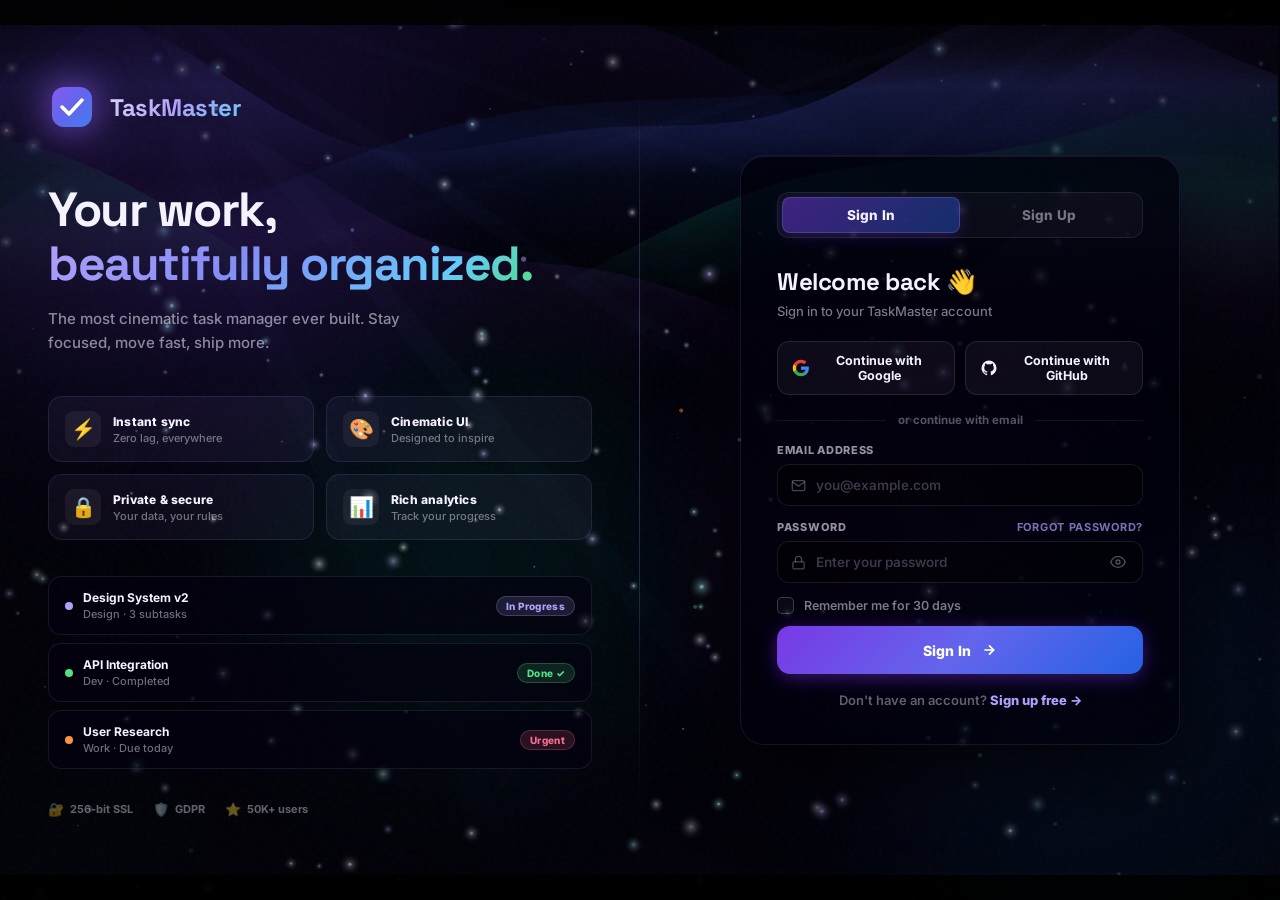
==== commit c835f550: "🎬 Christopher Nolan cinematic upgrade ✨ NEW FEATURES: - Custom magnetic cursor (cursor.js): lag ring" ====
--- a/index.html
+++ b/index.html
@@ -1,12 +1,13 @@
-﻿<!DOCTYPE html>
+<!DOCTYPE html>
 <html lang="en">
 <head>
   <meta charset="UTF-8" />
   <meta name="viewport" content="width=device-width, initial-scale=1.0"/>
   <title>TaskMaster</title>
   <link rel="stylesheet" href="style.css" />
+  <link rel="stylesheet" href="nolan.css" />
   <link rel="preconnect" href="https://fonts.googleapis.com">
-  <link href="https://fonts.googleapis.com/css2?family=Inter:wght@300;400;500;600;700;800&family=Space+Grotesk:wght@400;500;600;700;800&display=swap" rel="stylesheet">
+  <link href="https://fonts.googleapis.com/css2?family=Inter:wght@300;400;500;600;700;800;900&family=Space+Grotesk:wght@400;500;600;700;800&display=swap" rel="stylesheet">
 </head>
 <body>
   <!-- Auth guard splash -->
@@ -15,13 +16,19 @@
     <div class="guard-spinner"></div>
   </div>
 
-  <!-- Live background canvas -->
+  <!-- Cinematic canvas layers -->
   <canvas id="bgCanvas"></canvas>
   <canvas id="auroraCanvas"></canvas>
   <canvas id="fogCanvas"></canvas>
   <div class="vignette"></div>
   <div class="grain"></div>
   <div class="scanlines"></div>
+
+  <!-- Custom Nolan Cursor -->
+  <div id="cursorDot"></div>
+  <div id="cursorRing"></div>
+  <div id="cursorGlow"></div>
+  <div id="cursorTrail"></div>
 
   <!-- Floating orbs -->
   <div class="orbs">
@@ -392,7 +399,11 @@
   <div class="toast-container" id="toastContainer"></div>
   <div class="deadline-banner" id="deadlineBanner"></div>
 
+  <!-- Wormhole status badge -->
+  <div class="wormhole-badge" id="wormholeBadge">⬤ Gargantua Active</div>
+
   <script src="bg.js"></script>
   <script src="app.js"></script>
+  <script src="cursor.js"></script>
 </body>
 </html>
--- a/nolan.css
+++ b/nolan.css
@@ -0,0 +1,2 @@
+﻿/* ================================================================   NOLAN.CSS — Christopher Nolan Hyper-Cinematic Enhancement   Glass UI | Cursor | 3D Tilt | Cinematic Color Grade | CGI   ================================================================ */*{cursor:none!important;}#cursorDot{position:fixed;top:0;left:0;width:8px;height:8px;background:#b09eff;border-radius:50%;pointer-events:none;z-index:99999;mix-blend-mode:difference;transition:transform 0.05s linear,width 0.2s,height 0.2s,background 0.3s,box-shadow 0.3s;box-shadow:0 0 10px #b09eff,0 0 20px rgba(176,158,255,0.5);}#cursorDot.hovering{width:6px;height:6px;}#cursorDot.clicking{transform:scale(0.4)!important;}#cursorRing{position:fixed;top:0;left:0;width:36px;height:36px;border:1.5px solid rgba(176,158,255,0.6);border-radius:50%;pointer-events:none;z-index:99998;transition:width 0.25s,height 0.25s,border-color 0.3s,box-shadow 0.3s,transform 0.04s linear;}#cursorRing.hovering{width:56px;height:56px;border-color:rgba(176,158,255,0.9);box-shadow:0 0 20px rgba(176,158,255,0.4),0 0 40px rgba(176,158,255,0.15),inset 0 0 12px rgba(176,158,255,0.08);}#cursorRing.clicking{width:28px!important;height:28px!important;border-width:2.5px;}#cursorGlow{position:fixed;top:0;left:0;width:120px;height:120px;border-radius:50%;background:radial-gradient(circle,rgba(176,158,255,0.07) 0%,transparent 70%);pointer-events:none;z-index:99997;}.cursor-trail-dot{position:fixed;top:0;left:0;width:6px;height:6px;background:rgba(176,158,255,0.7);border-radius:50%;pointer-events:none;z-index:99996;mix-blend-mode:screen;}.cursor-burst-particle{position:fixed;width:5px;height:5px;border-radius:50%;pointer-events:none;z-index:99999;animation:burstAnim 0.65s ease-out forwards;}@keyframes burstAnim{0%{transform:translate(0,0) scale(1);opacity:1;}100%{transform:translate(var(--bx),var(--by)) scale(0);opacity:0;}}.glass-card,.stat-card,.project-card,.task-card,.modal,.kanban-col{  background:rgba(4,2,16,0.55)!important;  backdrop-filter:blur(48px) saturate(2.2) brightness(1.08)!important;  -webkit-backdrop-filter:blur(48px) saturate(2.2) brightness(1.08)!important;  border:1px solid rgba(176,158,255,0.13)!important;  box-shadow:0 24px 80px rgba(0,0,0,0.7),0 2px 0 rgba(255,255,255,0.06) inset,0 -1px 0 rgba(0,0,0,0.4) inset,0 0 60px rgba(124,58,237,0.04)!important;  transition:transform 0.55s cubic-bezier(.4,0,.2,1),box-shadow 0.55s!important;  position:relative;overflow:hidden;}.glass-card::before,.stat-card::before,.project-card::before{  content:''!important;position:absolute;inset:0;border-radius:inherit;pointer-events:none;  background:linear-gradient(105deg,transparent 20%,rgba(255,255,255,0.045) var(--shine-x,30%),transparent 60%);  z-index:1;}.glass-card:hover,.stat-card:hover,.project-card:hover{  border-color:rgba(176,158,255,0.28)!important;  box-shadow:0 32px 100px rgba(0,0,0,0.75),0 2px 0 rgba(255,255,255,0.1) inset,0 0 80px rgba(124,58,237,0.1),0 0 30px rgba(96,199,255,0.05)!important;}.sidebar{  background:rgba(2,1,12,0.82)!important;  backdrop-filter:blur(60px) saturate(2.5) brightness(1.05)!important;  -webkit-backdrop-filter:blur(60px) saturate(2.5) brightness(1.05)!important;  border-right:1px solid rgba(176,158,255,0.1)!important;  box-shadow:4px 0 40px rgba(0,0,0,0.6),1px 0 0 rgba(176,158,255,0.06) inset!important;}.topbar{  background:rgba(2,1,10,0.65)!important;  backdrop-filter:blur(50px) saturate(2.5)!important;  -webkit-backdrop-filter:blur(50px) saturate(2.5)!important;  box-shadow:0 1px 0 rgba(176,158,255,0.1),0 8px 40px rgba(0,0,0,0.5)!important;}.modal{  background:rgba(4,2,18,0.8)!important;  backdrop-filter:blur(60px) saturate(2.8)!important;  -webkit-backdrop-filter:blur(60px) saturate(2.8)!important;  border:1px solid rgba(176,158,255,0.15)!important;  box-shadow:0 40px 120px rgba(0,0,0,0.85),0 0 0 1px rgba(255,255,255,0.05) inset!important;}
+.app-wrapper,.auth-root{  filter:contrast(1.05) saturate(0.92);}body::before,body::after{  content:'';position:fixed;left:0;right:0;height:clamp(0px,2.8vh,28px);z-index:99990;pointer-events:none;  background:rgba(0,0,0,0.92);}body::before{top:0;}body::after{bottom:0;}.topbar-title{  font-family:'Space Grotesk',sans-serif!important;  font-size:clamp(18px,2vw,28px)!important;  font-weight:800!important;  letter-spacing:-0.5px!important;  background:linear-gradient(135deg,#ffffff 0%,#ede9fe 30%,#c4b5fd 60%,#93c5fd 90%)!important;  -webkit-background-clip:text!important;  -webkit-text-fill-color:transparent!important;  background-clip:text!important;  text-shadow:none!important;  filter:drop-shadow(0 0 30px rgba(176,158,255,0.5));}.card-header h3,.form-group label,.modal-header h2,.section-label,.stat-label,.greeting-hi,.greeting-name{  letter-spacing:0.5px;}.stat-num{  font-size:42px!important;  letter-spacing:-2.5px!important;  filter:drop-shadow(0 0 18px rgba(176,158,255,0.6));}.sidebar-shimmer{  background:linear-gradient(90deg,transparent,#b09eff 25%,#e2d9ff 50%,#60c7ff 75%,transparent)!important;  height:1.5px!important;opacity:1!important;  animation:shimmerScan 3s linear infinite!important;}@keyframes shimmerScan{0%{background-position:-200% 0;}100%{background-position:200% 0;}}.task-card.priority-urgent::before{box-shadow:0 0 20px var(--red),0 0 40px rgba(255,107,138,0.4),0 0 80px rgba(255,107,138,0.15)!important;width:4px!important;}.task-card.priority-high::before{box-shadow:0 0 20px var(--orange),0 0 40px rgba(251,146,60,0.4)!important;width:4px!important;}.task-card.priority-medium::before{box-shadow:0 0 20px var(--primary),0 0 40px rgba(176,158,255,0.4)!important;width:4px!important;}.task-card.priority-low::before{box-shadow:0 0 20px var(--green),0 0 40px rgba(74,222,128,0.4)!important;width:4px!important;}.nav-item.active{  box-shadow:0 0 20px rgba(176,158,255,0.15),inset 0 0 20px rgba(124,58,237,0.08)!important;}.btn-add,.btn-submit,.btn-auth{  position:relative;overflow:hidden;}.btn-add::after,.btn-submit::after,.btn-auth::after{  content:'';position:absolute;top:-50%;left:-60%;width:40%;height:200%;  background:linear-gradient(105deg,transparent,rgba(255,255,255,0.15),transparent);  transform:skewX(-20deg);  animation:holographicSweep 3.5s ease-in-out infinite;  pointer-events:none;}@keyframes holographicSweep{0%,100%{left:-60%;}50%{left:120%;}}.kan-item.dragging{  box-shadow:0 20px 60px rgba(0,0,0,0.8),0 0 30px rgba(176,158,255,0.3)!important;  transform:rotate(2deg) scale(1.04)!important;  border-color:rgba(176,158,255,0.4)!important;  z-index:100;}.view.active{animation:nolanReveal 0.6s cubic-bezier(.4,0,.2,1)!important;}@keyframes nolanReveal{from{opacity:0;transform:translateY(24px) scale(0.99);filter:blur(4px);}to{opacity:1;transform:translateY(0) scale(1);filter:blur(0);}}.notif-dot.show{  box-shadow:0 0 0 0 rgba(251,146,60,0.6);  animation:notifPulse 1.4s cubic-bezier(0,0,0.2,1) infinite!important;}@keyframes notifPulse{0%{box-shadow:0 0 0 0 rgba(251,146,60,0.6);}70%{box-shadow:0 0 0 10px rgba(251,146,60,0);}100%{box-shadow:0 0 0 0 rgba(251,146,60,0);}}.logo-icon,.brand-icon{  filter:drop-shadow(0 0 18px rgba(139,92,246,0.8)) drop-shadow(0 0 40px rgba(139,92,246,0.4))!important;  animation:logoPulse 3s ease-in-out infinite;}@keyframes logoPulse{0%,100%{filter:drop-shadow(0 0 18px rgba(139,92,246,0.8)) drop-shadow(0 0 40px rgba(139,92,246,0.4));}50%{filter:drop-shadow(0 0 28px rgba(139,92,246,1)) drop-shadow(0 0 60px rgba(139,92,246,0.6)) drop-shadow(0 0 80px rgba(96,199,255,0.3));}}.deadline-banner{  background:linear-gradient(135deg,rgba(251,191,36,0.97),rgba(251,146,60,0.92),rgba(239,68,68,0.85))!important;  box-shadow:0 0 40px rgba(251,191,36,0.5),0 8px 40px rgba(251,146,60,0.4)!important;  letter-spacing:1px;text-transform:uppercase;font-size:11px!important;}.progress-fill{  background:linear-gradient(90deg,#4c1d95,#7c3aed,#b09eff,#93c5fd,#4ade80)!important;  background-size:200% 100%!important;  animation:cosmicFlow 4s linear infinite!important;}@keyframes cosmicFlow{0%{background-position:100% 0;}100%{background-position:-100% 0;}}.avatar-ring{  background:conic-gradient(from 0deg,#b09eff,#60c7ff,#4ade80,#fb923c,#f472b6,#b09eff)!important;  box-shadow:0 0 20px rgba(176,158,255,0.6),0 0 40px rgba(96,199,255,0.3)!important;}.wormhole-badge{  position:fixed;bottom:40px;right:28px;z-index:10;  background:rgba(4,2,16,0.6);backdrop-filter:blur(20px);  border:1px solid rgba(251,191,36,0.2);border-radius:12px;  padding:10px 16px;font-size:11px;color:rgba(251,191,36,0.8);font-weight:700;  letter-spacing:1.5px;text-transform:uppercase;  box-shadow:0 0 30px rgba(251,191,36,0.1);  animation:badgePulse 4s ease-in-out infinite;}@keyframes badgePulse{0%,100%{opacity:0.7;}50%{opacity:1;}}.form-group input:focus,.form-group textarea:focus,.form-group select:focus,.input-wrap:focus-within{  box-shadow:0 0 0 2px rgba(176,158,255,0.2),0 0 30px rgba(124,58,237,0.2),0 0 60px rgba(124,58,237,0.06)!important;}::-webkit-scrollbar-thumb{  background:linear-gradient(180deg,rgba(176,158,255,0.4),rgba(96,199,255,0.3))!important;  border-radius:99px;}@media(max-width:768px){body::before,body::after{height:0!important;}}
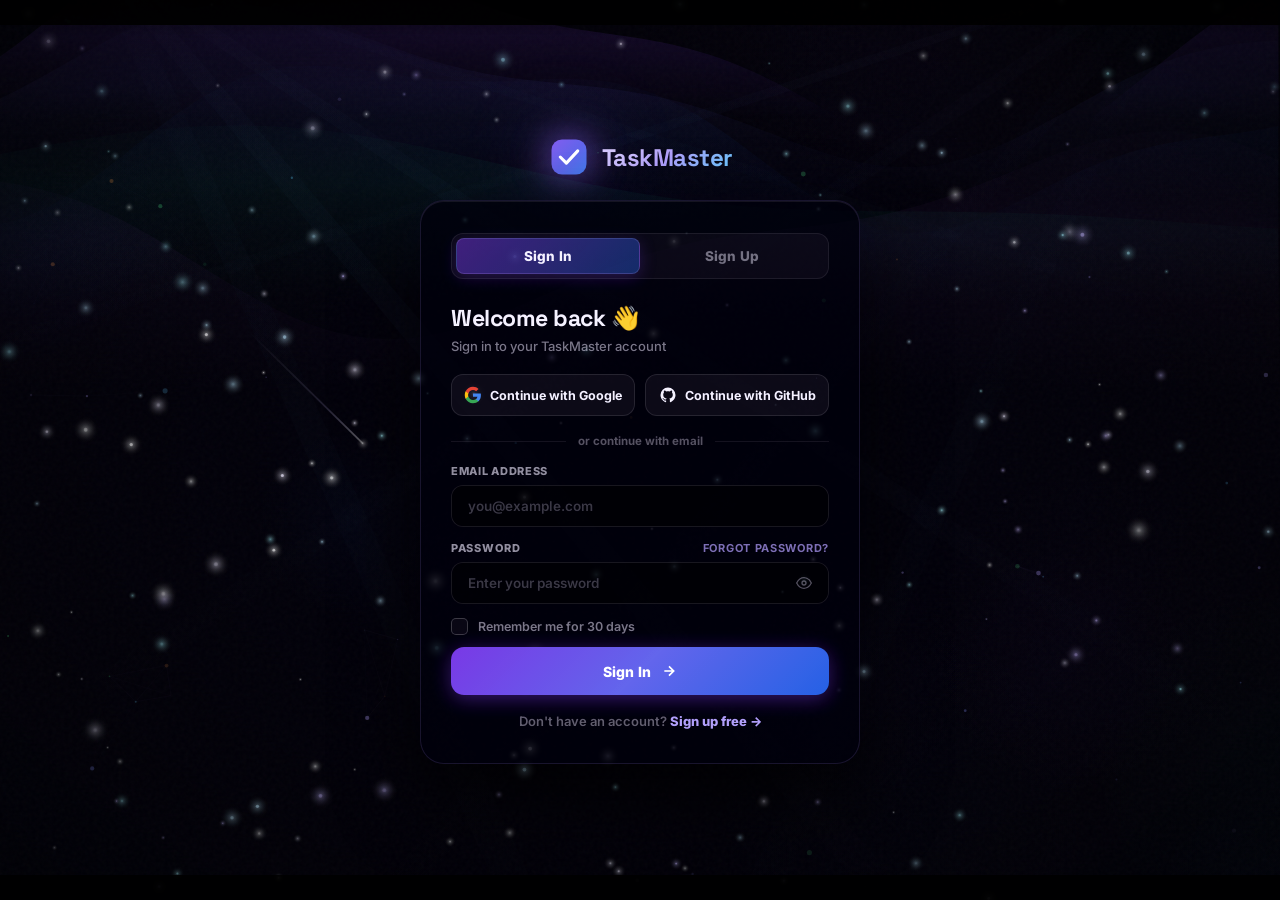
==== commit d0a92316: "updated" ====
--- a/index.html
+++ b/index.html
@@ -30,18 +30,6 @@
   <div id="cursorGlow"></div>
   <div id="cursorTrail"></div>
 
-  <!-- Floating orbs -->
-  <div class="orbs">
-    <div class="orb orb-1"></div>
-    <div class="orb orb-2"></div>
-    <div class="orb orb-3"></div>
-    <div class="orb orb-4"></div>
-  </div>
-  
-
-  <!-- DOM Particles -->
-  <div id="particles-container"></div>
-
   <div class="app-wrapper" id="appWrapper" style="display:none">
 
     <!-- SIDEBAR -->
